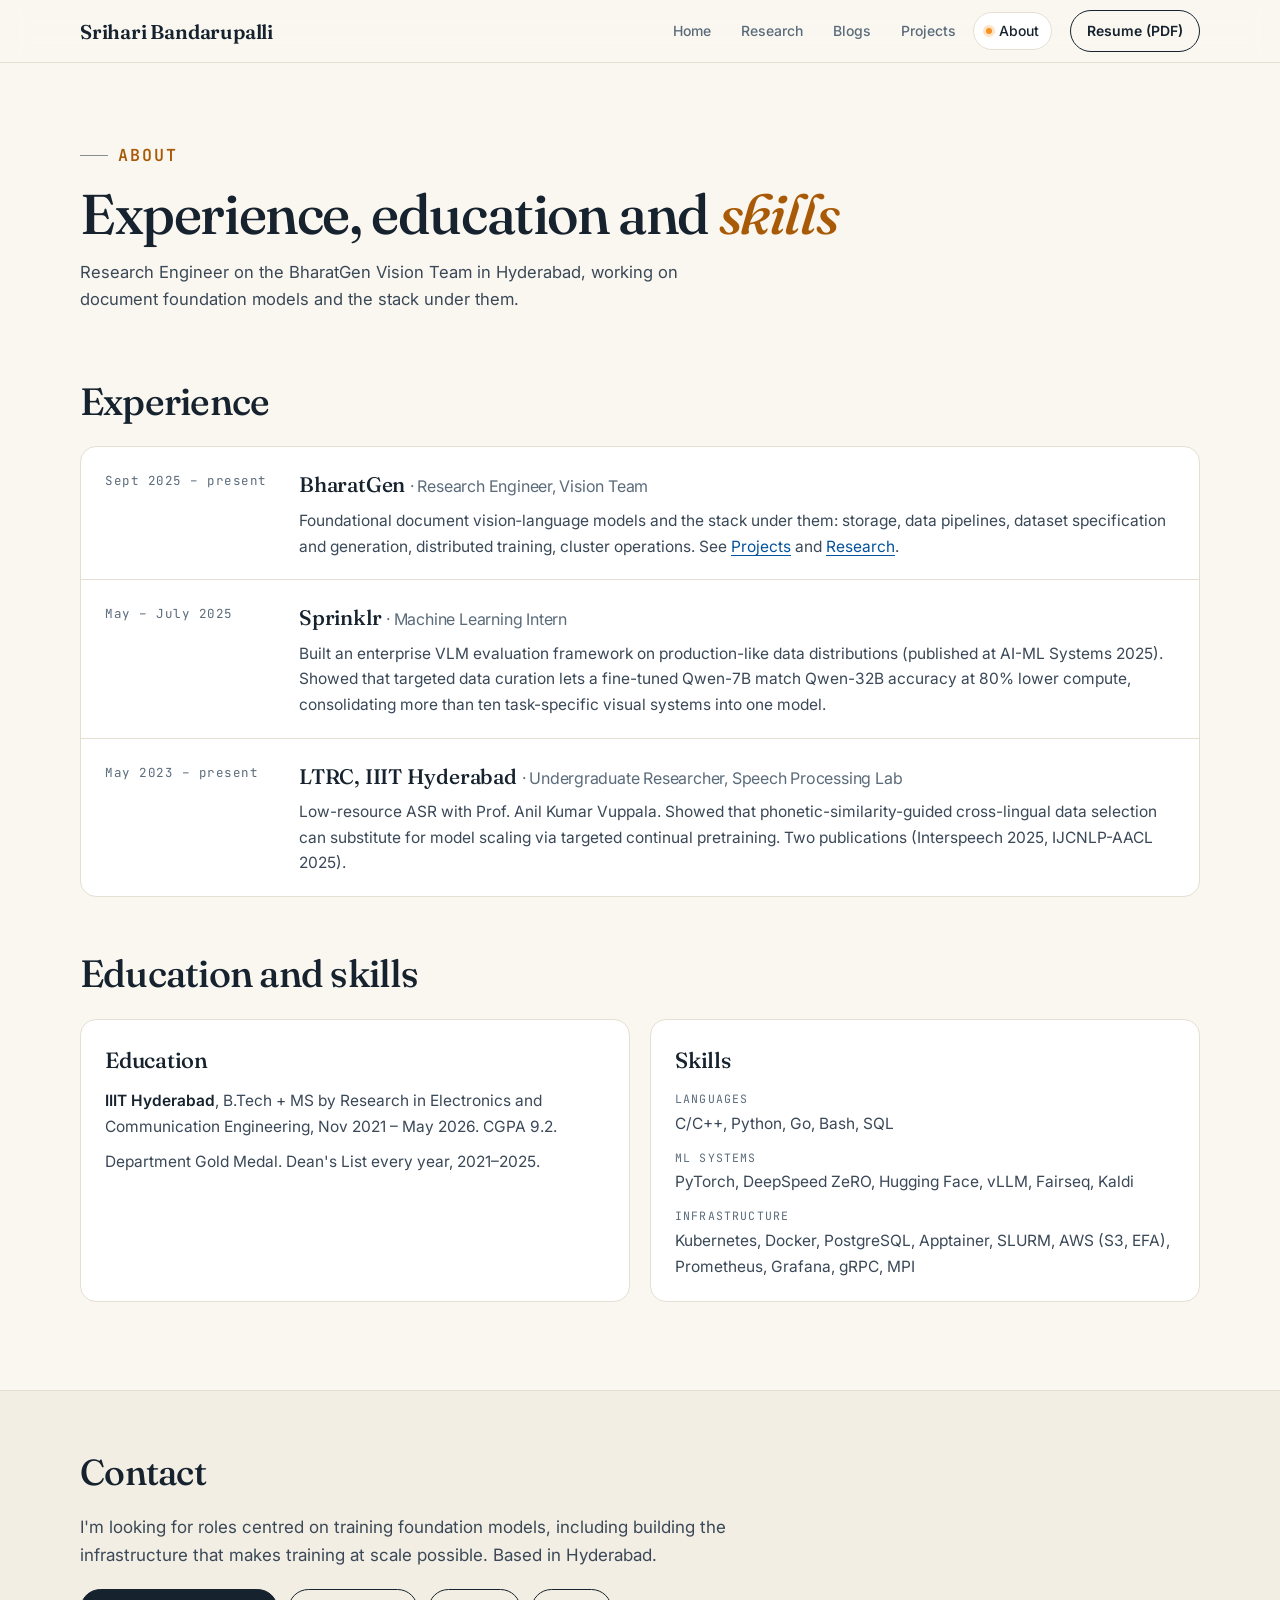
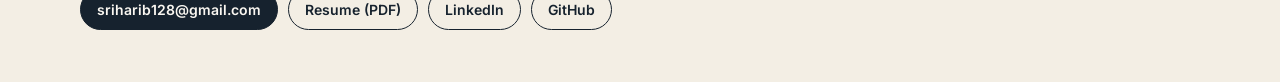
==== about.html @ 478ba253 "Split portfolio into Home, Research, Blogs, Projects and About pages Adopt the Patram write-up theme" ====
<!doctype html>
<html lang="en">
<head>
<meta charset="utf-8">
<meta name="viewport" content="width=device-width, initial-scale=1">
<title>About · Srihari Bandarupalli</title>
<meta name="description" content="Experience, education and skills of Srihari Bandarupalli.">
<link rel="preconnect" href="https://fonts.googleapis.com">
<link rel="preconnect" href="https://fonts.gstatic.com" crossorigin>
<link rel="stylesheet" href="https://fonts.googleapis.com/css2?family=Fraunces:ital,opsz,wght@0,9..144,400..650;1,9..144,400..600&family=Inter:wght@400..700&family=JetBrains+Mono:wght@400..600&display=swap">
<link rel="stylesheet" href="assets/site.css">
</head>
<body id="top">

<a class="skip" href="#main">Skip to content</a>

<header class="top">
  <div class="wrap">
    <a class="brand" href="index.html">Srihari Bandarupalli</a>
    <nav aria-label="Primary">
      <ul>
        <li><a href="index.html">Home</a></li>
        <li><a href="research.html">Research</a></li>
        <li><a href="blogs.html">Blogs</a></li>
        <li><a href="projects.html">Projects</a></li>
        <li><a href="about.html" aria-current="page">About</a></li>
      </ul>
    </nav>
    <a class="btn" href="resume.pdf">Resume (PDF)</a>
  </div>
</header>

<main id="main">
  <div class="page-head">
    <div class="wrap">
      <p class="eyebrow"><b>About</b></p>
      <h1>Experience, education and <em>skills</em></h1>
      <p>Research Engineer on the BharatGen Vision Team in Hyderabad, working on document foundation models and the stack under them.</p>
    </div>
  </div>

  <section class="section" id="experience" aria-labelledby="xp-title">
    <div class="wrap">
      <div class="section-head"><h2 id="xp-title">Experience</h2></div>
      <ul class="xp">
        <li>
          <span class="when">Sept 2025 – present</span>
          <div>
            <h3>BharatGen <span>· Research Engineer, Vision Team</span></h3>
            <p>Foundational document vision&#8209;language models and the stack under them: storage, data pipelines, dataset specification and generation, distributed training, cluster operations. See <a href="projects.html">Projects</a> and <a href="research.html">Research</a>.</p>
          </div>
        </li>
        <li>
          <span class="when">May – July 2025</span>
          <div>
            <h3>Sprinklr <span>· Machine Learning Intern</span></h3>
            <p>Built an enterprise VLM evaluation framework on production-like data distributions (published at AI-ML Systems 2025). Showed that targeted data curation lets a fine-tuned Qwen-7B match Qwen-32B accuracy at 80% lower compute, consolidating more than ten task-specific visual systems into one model.</p>
          </div>
        </li>
        <li>
          <span class="when">May 2023 – present</span>
          <div>
            <h3>LTRC, IIIT Hyderabad <span>· Undergraduate Researcher, Speech Processing Lab</span></h3>
            <p>Low-resource ASR with Prof. Anil Kumar Vuppala. Showed that phonetic-similarity-guided cross-lingual data selection can substitute for model scaling via targeted continual pretraining. Two publications (Interspeech 2025, IJCNLP-AACL 2025).</p>
          </div>
        </li>
      </ul>
    </div>
  </section>

  <section class="section" aria-labelledby="edu-title">
    <div class="wrap">
      <div class="section-head"><h2 id="edu-title">Education and skills</h2></div>
      <div class="cols">
        <div class="block">
          <h3>Education</h3>
          <p><b>IIIT Hyderabad</b>, B.Tech + MS by Research in Electronics and Communication Engineering, Nov 2021 – May 2026. CGPA 9.2.</p>
          <p>Department Gold Medal. Dean's List every year, 2021–2025.</p>
        </div>
        <div class="block">
          <h3>Skills</h3>
          <dl class="skills">
            <dt>Languages</dt><dd>C/C++, Python, Go, Bash, SQL</dd>
            <dt>ML systems</dt><dd>PyTorch, DeepSpeed ZeRO, Hugging Face, vLLM, Fairseq, Kaldi</dd>
            <dt>Infrastructure</dt><dd>Kubernetes, Docker, PostgreSQL, Apptainer, SLURM, AWS (S3, EFA), Prometheus, Grafana, gRPC, MPI</dd>
          </dl>
        </div>
      </div>
    </div>
  </section>
</main>

<footer id="contact" class="contact">
  <div class="wrap">
    <h2>Contact</h2>
    <p>I'm looking for roles centred on training foundation models, including building the infrastructure that makes training at scale possible. Based in Hyderabad.</p>
    <div class="cta">
      <a class="btn btn-primary" href="mailto:sriharib128@gmail.com">sriharib128@gmail.com</a>
      <a class="btn" href="resume.pdf">Resume (PDF)</a>
      <a class="btn" href="https://www.linkedin.com/in/srihari-bandarupalli">LinkedIn</a>
      <a class="btn" href="https://github.com/sriharib128">GitHub</a>
    </div>
  </div>
</footer>

</body>
</html>
---- assets/site.css ----
/* Shared by every page of the portfolio. Palette and fonts follow the Patram-FS and Patram-Ingest write-ups. */
:root {
  --brand-blue: #05539c; --brand-orange: #f59222;
  --bg: #faf7f1; --surface: #ffffff; --surface-2: #f3eee4;
  --ink: #16222e; --ink-2: #3a4857; --muted: #5b6b7a; --line: #e5dfd3; --line-strong: #cfc7b6;
  --blue: #05539c; --orange: #f59222; --orange-ink: #a85a06;
  --good: #0e7c61; --orange-wash: #fdf0de; --blue-wash: #e1ecf7; --good-wash: #e2f1ec;
  --shadow: 22 34 46;
  --display: "Fraunces", "Iowan Old Style", Georgia, serif;
  --body: "Inter", "Segoe UI", system-ui, -apple-system, sans-serif;
  --mono: "JetBrains Mono", ui-monospace, "SFMono-Regular", Menlo, monospace;
  --wrap: 1120px; --text: 720px; --gutter: clamp(18px, 4vw, 40px);
  --radius: 16px; --radius-sm: 10px;
}

*, *::before, *::after { box-sizing: border-box; }
html { -webkit-text-size-adjust: 100%; scroll-padding-top: 84px; }
body { margin: 0; min-width: 320px; background: var(--bg); color: var(--ink); font-family: var(--body); font-size: 17px; line-height: 1.65; -webkit-font-smoothing: antialiased; overflow-x: hidden; }
h1, h2, h3, h4, p, dl, dd, ul, ol, figure { margin: 0; }
ul, ol { padding: 0; }
h1, h2, h3 { font-family: var(--display); font-weight: 500; text-wrap: balance; }
a { color: var(--blue); text-underline-offset: 3px; }
a:hover { color: var(--ink); }
:focus-visible { outline: 2px solid var(--orange); outline-offset: 3px; border-radius: 4px; }
code { font-family: var(--mono); font-size: .88em; }
.wrap { width: min(var(--wrap), 100% - 2 * var(--gutter)); margin-inline: auto; }

.skip { position: absolute; left: -999px; top: 0; z-index: 100; background: var(--ink); color: var(--bg); padding: 10px 14px; border-radius: 8px; }
.skip:focus { left: 12px; top: 12px; }

/* top bar */
.top { position: sticky; top: 0; z-index: 50; background: color-mix(in srgb, var(--bg) 88%, transparent); backdrop-filter: blur(12px) saturate(1.2); border-bottom: 1px solid var(--line); }
.top .wrap { display: flex; align-items: center; gap: 18px; min-height: 62px; }
.brand { font-family: var(--display); font-weight: 600; font-size: 20px; letter-spacing: -.01em; color: var(--ink); text-decoration: none; white-space: nowrap; }
.top nav { margin-left: auto; min-width: 0; }
.top nav ul { display: flex; align-items: center; gap: 4px; list-style: none; }
.top nav a { display: inline-flex; align-items: center; gap: 7px; padding: 6px 12px; border: 1px solid transparent; border-radius: 999px; font-size: 14px; font-weight: 500; color: var(--muted); text-decoration: none; white-space: nowrap; }
.top nav a:hover { color: var(--ink); }
.top nav a[aria-current="page"] { color: var(--ink); background: var(--surface); border-color: var(--line); }
.top nav a[aria-current="page"]::before { content: ""; width: 6px; height: 6px; border-radius: 50%; background: var(--orange); box-shadow: 0 0 0 3px color-mix(in srgb, var(--orange) 25%, transparent); }
.btn { display: inline-flex; align-items: center; gap: 8px; padding: 8px 16px; border: 1px solid var(--ink); border-radius: 999px; background: transparent; color: var(--ink); font-size: 14px; font-weight: 600; text-decoration: none; white-space: nowrap; }
.btn:hover { background: var(--ink); color: var(--bg); }
.btn-primary { background: var(--ink); color: var(--bg); }
.btn-primary:hover { background: var(--blue); border-color: var(--blue); color: #fff; }
@media (max-width: 800px) {
  .top .wrap { flex-wrap: wrap; row-gap: 4px; padding: 8px 0; }
  .top nav { order: 3; flex: 0 0 100%; margin-left: 0; overflow-x: auto; scrollbar-width: none; }
  .top nav a { padding: 6px 10px; }
  .top .btn { margin-left: auto; }
}

/* headings and eyebrows */
.eyebrow { display: inline-flex; align-items: center; gap: 10px; font-family: var(--mono); font-size: 12.5px; font-weight: 500; letter-spacing: .12em; text-transform: uppercase; color: var(--muted); }
.eyebrow::before { content: ""; width: 28px; height: 1px; background: currentColor; opacity: .6; }
.eyebrow b { color: var(--orange-ink); font-weight: 600; }
h1 em, h2 em { color: var(--orange-ink); }

/* hero (home) */
.hero { padding: clamp(40px, 8vh, 96px) 0 clamp(36px, 6vh, 72px); }
.hero-grid { display: grid; grid-template-columns: minmax(0, 1.25fr) minmax(0, .75fr); gap: clamp(28px, 4vw, 64px); align-items: center; }
.hero h1 { margin-top: 18px; font-size: clamp(38px, 5.2vw, 70px); line-height: 1.03; letter-spacing: -.03em; }
.lede { margin-top: 22px; max-width: 38em; font-size: clamp(16px, 1.3vw, 18px); line-height: 1.6; color: var(--ink-2); }
.lede strong { color: var(--ink); font-weight: 600; }
.cta { display: flex; flex-wrap: wrap; gap: 10px; margin-top: 28px; }
.facts { padding: 22px 24px; background: var(--surface); border: 1px solid var(--line); border-radius: var(--radius); box-shadow: 0 30px 80px -40px rgb(var(--shadow) / .45); }
.facts > div + div { margin-top: 16px; padding-top: 16px; border-top: 1px solid var(--line); }
.facts dt { font-family: var(--mono); font-size: 11.5px; letter-spacing: .1em; text-transform: uppercase; color: var(--muted); }
.facts dd { margin-top: 4px; font-size: 15.5px; line-height: 1.45; }
.facts small { display: block; margin-top: 2px; font-size: 13.5px; color: var(--muted); }
@media (max-width: 880px) { .hero-grid { grid-template-columns: 1fr; } }

/* page head (inner pages) */
.page-head { padding: clamp(40px, 7vh, 80px) 0 12px; }
.page-head h1 { margin-top: 16px; max-width: 18em; font-size: clamp(34px, 4.4vw, 56px); line-height: 1.05; letter-spacing: -.025em; }
.page-head p { margin-top: 16px; max-width: 40em; color: var(--ink-2); font-size: clamp(16px, 1.3vw, 18px); line-height: 1.6; }

/* sections */
.section { padding: clamp(32px, 5vw, 56px) 0 0; }
.section-head h2 { font-size: clamp(26px, 3vw, 38px); line-height: 1.1; letter-spacing: -.02em; }
.section-head p { margin-top: 10px; max-width: 42em; color: var(--muted); }
.section-head + * { margin-top: 24px; }

/* highlights (home) */
.highlights { list-style: none; background: var(--surface); border: 1px solid var(--line); border-radius: var(--radius); overflow: hidden; }
.highlights li { display: grid; grid-template-columns: 170px minmax(0, 1fr); gap: 8px 24px; padding: 16px 24px; }
.highlights li + li { border-top: 1px solid var(--line); }
.highlights .label { font-family: var(--mono); font-size: 12.5px; letter-spacing: .06em; text-transform: uppercase; color: var(--orange-ink); padding-top: 3px; }
@media (max-width: 640px) { .highlights li { grid-template-columns: 1fr; padding: 14px 18px; } }

/* section cards (home) */
.tiles { display: grid; grid-template-columns: repeat(auto-fit, minmax(240px, 1fr)); gap: 16px; }
.tile { display: block; padding: 22px 24px; background: var(--surface); border: 1px solid var(--line); border-radius: var(--radius); color: var(--ink); text-decoration: none; transition: border-color .2s, transform .2s; }
.tile:hover { border-color: var(--ink); color: var(--ink); transform: translateY(-2px); }
.tile h3 { font-size: 22px; letter-spacing: -.01em; }
.tile p { margin-top: 8px; font-size: 15px; line-height: 1.55; color: var(--muted); }
.tile .go { display: inline-block; margin-top: 12px; font-size: 14px; font-weight: 600; color: var(--blue); }

/* chips and tags */
.tag { display: inline-flex; align-items: center; padding: 4px 11px; border: 1px solid var(--line); border-radius: 999px; background: var(--surface-2); font-family: var(--mono); font-size: 11.5px; letter-spacing: .06em; text-transform: uppercase; color: var(--muted); white-space: nowrap; }
.tag.private { background: var(--orange-wash); border-color: #f0d3a8; color: var(--orange-ink); }
.badge { display: inline-block; margin-left: 8px; padding: 1px 9px; border-radius: 999px; background: var(--blue-wash); color: var(--blue); font-family: var(--mono); font-size: 11px; letter-spacing: .05em; text-transform: uppercase; vertical-align: 2px; white-space: nowrap; }

/* work cards */
.work-grid { display: grid; gap: 20px; }
.work { padding: clamp(20px, 3vw, 32px); background: var(--surface); border: 1px solid var(--line); border-radius: var(--radius); }
.work > header { display: flex; flex-wrap: wrap; align-items: center; justify-content: space-between; gap: 8px 16px; }
.work h3 { font-size: clamp(24px, 2.4vw, 30px); letter-spacing: -.015em; }
.work dl { margin-top: 18px; }
.work dl > div { display: grid; grid-template-columns: 110px minmax(0, 1fr); gap: 4px 24px; padding: 14px 0; border-top: 1px solid var(--line); }
.work dt { padding-top: 3px; font-family: var(--mono); font-size: 11.5px; letter-spacing: .1em; text-transform: uppercase; color: var(--muted); }
.work dd { color: var(--ink-2); }
.work dd code { background: var(--surface-2); padding: 1px 5px; border-radius: 4px; }
ul.measured { list-style: none; }
ul.measured li { position: relative; padding-left: 18px; }
ul.measured li + li { margin-top: 8px; }
ul.measured li::before { content: ""; position: absolute; left: 0; top: .7em; width: 6px; height: 6px; border-radius: 50%; background: var(--orange); }
.links { margin-top: 6px; padding-top: 14px; border-top: 1px solid var(--line); font-size: 15px; }
.links .note { color: var(--muted); }
@media (max-width: 640px) { .work dl > div { grid-template-columns: 1fr; } }

/* stack */
.strata { list-style: none; position: relative; display: grid; gap: 12px; padding-left: 22px; }
.strata::before { content: ""; position: absolute; left: 0; top: 6px; bottom: 6px; width: 4px; border-radius: 3px; background: linear-gradient(var(--brand-blue), var(--brand-orange)); }
.stratum { display: grid; grid-template-columns: 110px minmax(0, 1fr) minmax(0, 230px); gap: 8px 24px; align-items: start; padding: 18px 22px; background: var(--surface); border: 1px solid var(--line); border-radius: var(--radius-sm); }
.stratum .layer { padding-top: 5px; font-family: var(--mono); font-size: 11.5px; letter-spacing: .1em; text-transform: uppercase; color: var(--orange-ink); font-weight: 600; }
.stratum h3 { font-size: 20px; letter-spacing: -.01em; }
.stratum p { margin-top: 4px; font-size: 15px; line-height: 1.55; color: var(--ink-2); }
.metric b { display: block; font-family: var(--display); font-weight: 600; font-size: 22px; line-height: 1.15; letter-spacing: -.01em; }
.metric span { display: block; margin-top: 3px; font-size: 13px; line-height: 1.4; color: var(--muted); }
@media (max-width: 860px) { .stratum { grid-template-columns: 1fr; } .stratum .layer { padding-top: 0; } }

/* also built */
.also { list-style: none; display: grid; gap: 12px; }
.also li { padding: 20px 24px; background: var(--surface); border: 1px solid var(--line); border-radius: var(--radius-sm); }
.also h3 { font-size: 20px; letter-spacing: -.01em; }
.also h3 small { margin-left: 10px; font-family: var(--mono); font-weight: 400; font-size: 12px; letter-spacing: .04em; color: var(--muted); }
.also p { margin-top: 6px; font-size: 15.5px; color: var(--ink-2); max-width: 62em; }

/* blog entries */
.posts { display: grid; gap: 16px; }
.post { padding: clamp(20px, 3vw, 30px); background: var(--surface); border: 1px solid var(--line); border-radius: var(--radius); }
.post .meta { display: flex; flex-wrap: wrap; align-items: center; gap: 8px 10px; }
.post h2 { margin-top: 14px; font-size: clamp(24px, 2.6vw, 32px); line-height: 1.12; letter-spacing: -.015em; }
.post p { margin-top: 10px; max-width: 46em; color: var(--ink-2); }
.post .read { display: inline-block; margin-top: 14px; font-weight: 600; font-size: 15px; }
.post .soon { margin-top: 14px; font-size: 14px; color: var(--muted); }

/* publications */
.pubs { list-style: none; background: var(--surface); border: 1px solid var(--line); border-radius: var(--radius); overflow: hidden; }
.pubs li { display: grid; grid-template-columns: 170px minmax(0, 1fr); gap: 6px 24px; padding: 16px 24px; }
.pubs li + li { border-top: 1px solid var(--line); }
.pubs .venue { font-family: var(--mono); font-size: 12.5px; letter-spacing: .06em; text-transform: uppercase; color: var(--orange-ink); padding-top: 3px; }
.pubs .title { font-weight: 500; }
.pubs .meta { margin-top: 2px; font-size: 14px; color: var(--muted); }
@media (max-width: 640px) { .pubs li { grid-template-columns: 1fr; padding: 14px 18px; } }

/* experience and about */
.xp { list-style: none; background: var(--surface); border: 1px solid var(--line); border-radius: var(--radius); overflow: hidden; }
.xp li { display: grid; grid-template-columns: 170px minmax(0, 1fr); gap: 6px 24px; padding: 20px 24px; }
.xp li + li { border-top: 1px solid var(--line); }
.xp .when { font-family: var(--mono); font-size: 12.5px; letter-spacing: .04em; color: var(--muted); padding-top: 4px; }
.xp h3 { font-size: 21px; letter-spacing: -.01em; }
.xp h3 span { font-family: var(--body); font-weight: 400; font-size: 16px; color: var(--muted); }
.xp p { margin-top: 6px; font-size: 15.5px; color: var(--ink-2); }
.cols { display: grid; grid-template-columns: repeat(auto-fit, minmax(300px, 1fr)); gap: 20px; }
.block { padding: 22px 24px; background: var(--surface); border: 1px solid var(--line); border-radius: var(--radius); }
.block h3 { font-size: 22px; letter-spacing: -.01em; }
.block p, .block li { margin-top: 10px; font-size: 15.5px; color: var(--ink-2); }
.block ul { list-style: none; }
.block p b, .block li b { color: var(--ink); font-weight: 600; }
.skills { margin-top: 10px; }
.skills dt { margin-top: 12px; font-family: var(--mono); font-size: 11.5px; letter-spacing: .1em; text-transform: uppercase; color: var(--muted); }
.skills dd { margin-top: 2px; font-size: 15.5px; color: var(--ink-2); }
@media (max-width: 640px) { .xp li { grid-template-columns: 1fr; padding: 16px 18px; } }

/* contact footer */
.contact { margin-top: clamp(48px, 7vw, 88px); padding: clamp(32px, 5vw, 52px) 0; background: var(--surface-2); border-top: 1px solid var(--line); }
.contact h2 { font-size: clamp(26px, 3vw, 36px); letter-spacing: -.02em; }
.contact p { margin-top: 10px; max-width: 40em; color: var(--ink-2); }
.contact .cta { margin-top: 20px; }

@media (prefers-reduced-motion: reduce) { * { transition: none !important; } .tile:hover { transform: none; } }
@media print {
  .top, .skip { display: none; }
  body { background: #fff; font-size: 12pt; }
  .work, .post, .stratum, .block, .xp, .pubs, .highlights, .facts, .also li { box-shadow: none; break-inside: avoid; }
  a { color: var(--ink); }
}
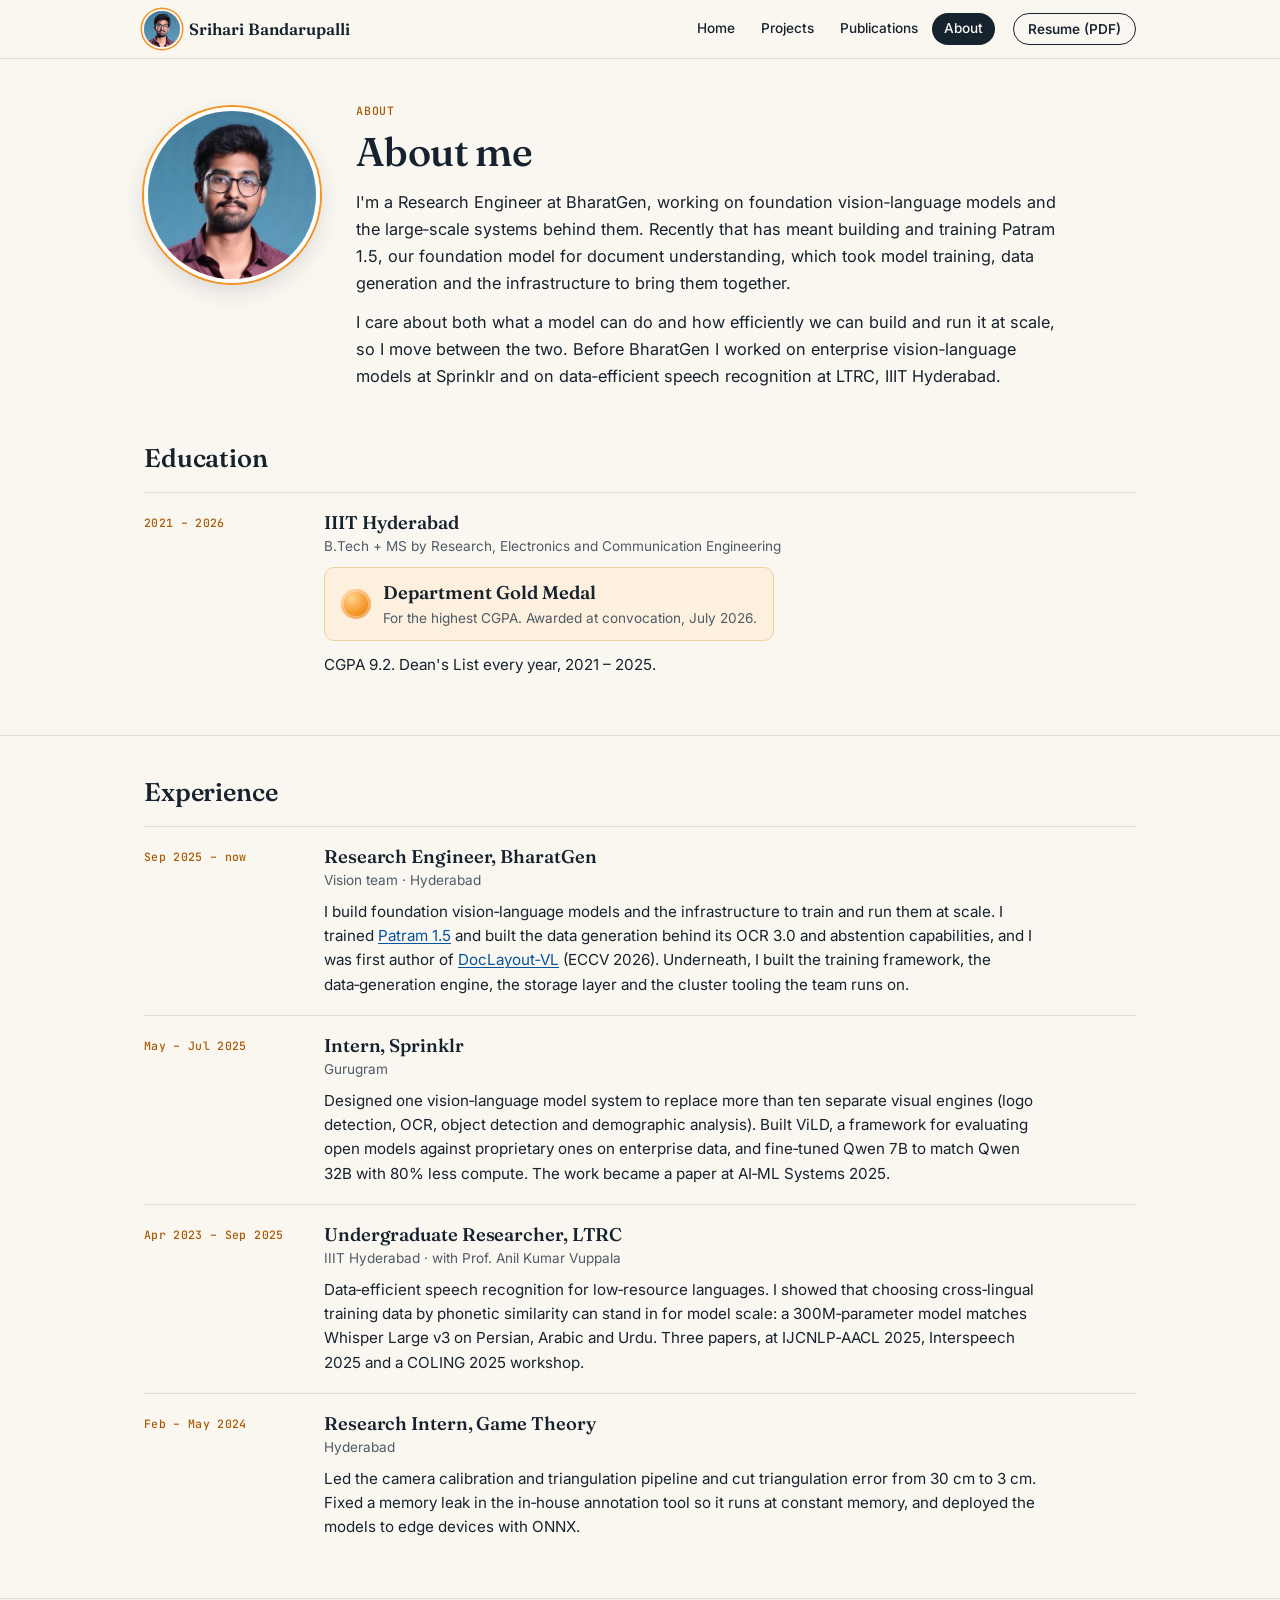
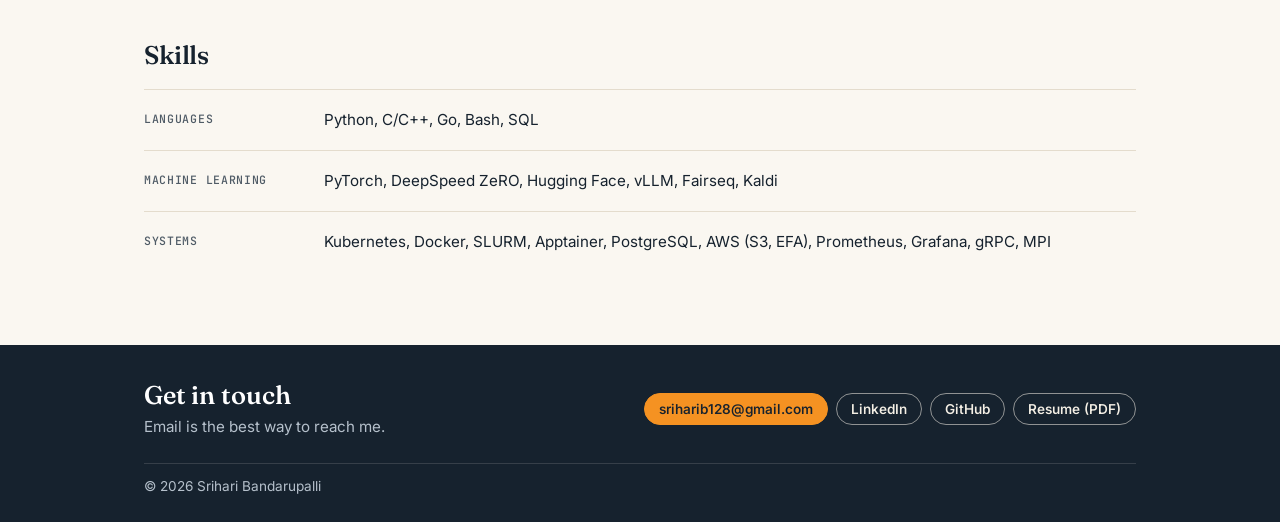
==== commit fe7a634b: "Rebuild portfolio for Patram 1.5 launch New Home (intro, Patram 1.5 banner, News timeline), Projects" ====
--- a/about.html
+++ b/about.html
@@ -4,25 +4,28 @@
 <meta charset="utf-8">
 <meta name="viewport" content="width=device-width, initial-scale=1">
 <title>About · Srihari Bandarupalli</title>
-<meta name="description" content="Experience, education and skills of Srihari Bandarupalli.">
+<meta name="description" content="Experience, education and skills of Srihari Bandarupalli, Research Engineer at BharatGen.">
+<meta property="og:title" content="About · Srihari Bandarupalli">
+<meta property="og:description" content="Experience, education and skills of Srihari Bandarupalli, Research Engineer at BharatGen.">
+<meta property="og:type" content="website">
+<link rel="icon" href="data:image/svg+xml,%3Csvg xmlns='http://www.w3.org/2000/svg' viewBox='0 0 64 64'%3E%3Crect width='64' height='64' rx='14' fill='%2316222e'/%3E%3Ctext x='32' y='42' font-family='Georgia,serif' font-size='28' font-weight='600' fill='%23faf7f1' text-anchor='middle'%3ESB%3C/text%3E%3C/svg%3E">
 <link rel="preconnect" href="https://fonts.googleapis.com">
 <link rel="preconnect" href="https://fonts.gstatic.com" crossorigin>
 <link rel="stylesheet" href="https://fonts.googleapis.com/css2?family=Fraunces:ital,opsz,wght@0,9..144,400..650;1,9..144,400..600&family=Inter:wght@400..700&family=JetBrains+Mono:wght@400..600&display=swap">
-<link rel="stylesheet" href="assets/site.css">
+<link rel="stylesheet" href="assets/site.css?v=6cde33ee">
 </head>
-<body id="top">
+<body>
 
 <a class="skip" href="#main">Skip to content</a>
 
 <header class="top">
   <div class="wrap">
-    <a class="brand" href="index.html">Srihari Bandarupalli</a>
+    <a class="brand" href="index.html"><img class="brand-photo" src="assets/profile.jpg" width="40" height="40" alt="">Srihari Bandarupalli</a>
     <nav aria-label="Primary">
       <ul>
         <li><a href="index.html">Home</a></li>
-        <li><a href="research.html">Research</a></li>
-        <li><a href="blogs.html">Blogs</a></li>
         <li><a href="projects.html">Projects</a></li>
+        <li><a href="publications.html">Publications</a></li>
         <li><a href="about.html" aria-current="page">About</a></li>
       </ul>
     </nav>
@@ -31,75 +34,104 @@
 </header>
 
 <main id="main">
-  <div class="page-head">
+
+  <header class="page-head about-head">
     <div class="wrap">
-      <p class="eyebrow"><b>About</b></p>
-      <h1>Experience, education and <em>skills</em></h1>
-      <p>Research Engineer on the BharatGen Vision Team in Hyderabad, working on document foundation models and the stack under them.</p>
+      <img class="portrait" src="assets/profile.jpg" width="480" height="480" alt="Portrait of Srihari Bandarupalli">
+      <div>
+      <p class="eyebrow">About</p>
+      <h1>About me</h1>
+      <p class="lede">I'm a Research Engineer at BharatGen, working on foundation vision&#8209;language models and the large&#8209;scale systems behind them. Recently that has meant building and training Patram 1.5, our foundation model for document understanding, which took model training, data generation and the infrastructure to bring them together.</p>
+      <p class="lede">I care about both what a model can do and how efficiently we can build and run it at scale, so I move between the two. Before BharatGen I worked on enterprise vision&#8209;language models at Sprinklr and on data&#8209;efficient speech recognition at LTRC, IIIT Hyderabad.</p>
+      </div>
     </div>
-  </div>
+  </header>
 
-  <section class="section" id="experience" aria-labelledby="xp-title">
+  <section class="section" aria-labelledby="edu-title">
     <div class="wrap">
-      <div class="section-head"><h2 id="xp-title">Experience</h2></div>
-      <ul class="xp">
+      <div class="group-head"><h2 id="edu-title">Education</h2></div>
+      <ol class="rows">
         <li>
-          <span class="when">Sept 2025 – present</span>
+          <p class="when">2021 – 2026</p>
           <div>
-            <h3>BharatGen <span>· Research Engineer, Vision Team</span></h3>
-            <p>Foundational document vision&#8209;language models and the stack under them: storage, data pipelines, dataset specification and generation, distributed training, cluster operations. See <a href="projects.html">Projects</a> and <a href="research.html">Research</a>.</p>
+            <h3>IIIT Hyderabad</h3>
+            <p class="where">B.Tech + MS by Research, Electronics and Communication Engineering</p>
+            <p class="honour"><span class="medal" aria-hidden="true"></span><span><b>Department Gold Medal</b>For the highest CGPA. Awarded at convocation, July 2026.</span></p>
+            <p>CGPA 9.2. Dean's List every year, 2021 – 2025.</p>
+          </div>
+        </li>
+      </ol>
+    </div>
+  </section>
+
+  <section class="section" aria-labelledby="xp-title">
+    <div class="wrap">
+      <div class="group-head"><h2 id="xp-title">Experience</h2></div>
+      <ol class="rows">
+        <li>
+          <p class="when">Sep 2025 – now</p>
+          <div>
+            <h3>Research Engineer, BharatGen</h3>
+            <p class="where">Vision team · Hyderabad</p>
+            <p>I build foundation vision&#8209;language models and the infrastructure to train and run them at scale. I trained <a href="projects.html#patram-1-5">Patram 1.5</a> and built the data generation behind its OCR 3.0 and abstention capabilities, and I was first author of <a href="projects.html#doclayout-vl">DocLayout&#8209;VL</a> (ECCV 2026). Underneath, I built the training framework, the data&#8209;generation engine, the storage layer and the cluster tooling the team runs on.</p>
           </div>
         </li>
         <li>
-          <span class="when">May – July 2025</span>
+          <p class="when">May – Jul 2025</p>
           <div>
-            <h3>Sprinklr <span>· Machine Learning Intern</span></h3>
-            <p>Built an enterprise VLM evaluation framework on production-like data distributions (published at AI-ML Systems 2025). Showed that targeted data curation lets a fine-tuned Qwen-7B match Qwen-32B accuracy at 80% lower compute, consolidating more than ten task-specific visual systems into one model.</p>
+            <h3>Intern, Sprinklr</h3>
+            <p class="where">Gurugram</p>
+            <p>Designed one vision&#8209;language model system to replace more than ten separate visual engines (logo detection, OCR, object detection and demographic analysis). Built ViLD, a framework for evaluating open models against proprietary ones on enterprise data, and fine&#8209;tuned Qwen 7B to match Qwen 32B with 80% less compute. The work became a paper at AI&#8209;ML Systems 2025.</p>
           </div>
         </li>
         <li>
-          <span class="when">May 2023 – present</span>
+          <p class="when">Apr 2023 – Sep 2025</p>
           <div>
-            <h3>LTRC, IIIT Hyderabad <span>· Undergraduate Researcher, Speech Processing Lab</span></h3>
-            <p>Low-resource ASR with Prof. Anil Kumar Vuppala. Showed that phonetic-similarity-guided cross-lingual data selection can substitute for model scaling via targeted continual pretraining. Two publications (Interspeech 2025, IJCNLP-AACL 2025).</p>
+            <h3>Undergraduate Researcher, LTRC</h3>
+            <p class="where">IIIT Hyderabad · with Prof. Anil Kumar Vuppala</p>
+            <p>Data&#8209;efficient speech recognition for low&#8209;resource languages. I showed that choosing cross&#8209;lingual training data by phonetic similarity can stand in for model scale: a 300M&#8209;parameter model matches Whisper Large v3 on Persian, Arabic and Urdu. Three papers, at IJCNLP&#8209;AACL 2025, Interspeech 2025 and a COLING 2025 workshop.</p>
           </div>
         </li>
-      </ul>
+        <li>
+          <p class="when">Feb – May 2024</p>
+          <div>
+            <h3>Research Intern, Game Theory</h3>
+            <p class="where">Hyderabad</p>
+            <p>Led the camera calibration and triangulation pipeline and cut triangulation error from 30 cm to 3 cm. Fixed a memory leak in the in&#8209;house annotation tool so it runs at constant memory, and deployed the models to edge devices with ONNX.</p>
+          </div>
+        </li>
+      </ol>
     </div>
   </section>
 
-  <section class="section" aria-labelledby="edu-title">
+  <section class="section" aria-labelledby="skills-title">
     <div class="wrap">
-      <div class="section-head"><h2 id="edu-title">Education and skills</h2></div>
-      <div class="cols">
-        <div class="block">
-          <h3>Education</h3>
-          <p><b>IIIT Hyderabad</b>, B.Tech + MS by Research in Electronics and Communication Engineering, Nov 2021 – May 2026. CGPA 9.2.</p>
-          <p>Department Gold Medal. Dean's List every year, 2021–2025.</p>
-        </div>
-        <div class="block">
-          <h3>Skills</h3>
-          <dl class="skills">
-            <dt>Languages</dt><dd>C/C++, Python, Go, Bash, SQL</dd>
-            <dt>ML systems</dt><dd>PyTorch, DeepSpeed ZeRO, Hugging Face, vLLM, Fairseq, Kaldi</dd>
-            <dt>Infrastructure</dt><dd>Kubernetes, Docker, PostgreSQL, Apptainer, SLURM, AWS (S3, EFA), Prometheus, Grafana, gRPC, MPI</dd>
-          </dl>
-        </div>
+      <div class="group-head"><h2 id="skills-title">Skills</h2></div>
+      <dl class="rows">
+        <div><dt class="when">Languages</dt><dd>Python, C/C++, Go, Bash, SQL</dd></div>
+        <div><dt class="when">Machine learning</dt><dd>PyTorch, DeepSpeed ZeRO, Hugging Face, vLLM, Fairseq, Kaldi</dd></div>
+        <div><dt class="when">Systems</dt><dd>Kubernetes, Docker, SLURM, Apptainer, PostgreSQL, AWS (S3, EFA), Prometheus, Grafana, gRPC, MPI</dd></div>
+      </dl>
+    </div>
+  </section>
+
+</main>
+
+<footer class="contact" aria-labelledby="contact-title">
+  <div class="wrap">
+    <div class="contact-grid">
+      <div>
+        <h2 id="contact-title">Get in touch</h2>
+        <p>Email is the best way to reach me.</p>
+      </div>
+      <div class="actions">
+        <a class="btn primary" href="mailto:sriharib128@gmail.com">sriharib128@gmail.com</a>
+        <a class="btn" href="https://www.linkedin.com/in/srihari-bandarupalli">LinkedIn</a>
+        <a class="btn" href="https://github.com/sriharib128">GitHub</a>
+        <a class="btn" href="resume.pdf">Resume (PDF)</a>
       </div>
     </div>
-  </section>
-</main>
-
-<footer id="contact" class="contact">
-  <div class="wrap">
-    <h2>Contact</h2>
-    <p>I'm looking for roles centred on training foundation models, including building the infrastructure that makes training at scale possible. Based in Hyderabad.</p>
-    <div class="cta">
-      <a class="btn btn-primary" href="mailto:sriharib128@gmail.com">sriharib128@gmail.com</a>
-      <a class="btn" href="resume.pdf">Resume (PDF)</a>
-      <a class="btn" href="https://www.linkedin.com/in/srihari-bandarupalli">LinkedIn</a>
-      <a class="btn" href="https://github.com/sriharib128">GitHub</a>
-    </div>
+    <p class="fine">© 2026 Srihari Bandarupalli</p>
   </div>
 </footer>
 
--- a/assets/site.css
+++ b/assets/site.css
@@ -1,188 +1,378 @@
-/* Shared by every page of the portfolio. Palette and fonts follow the Patram-FS and Patram-Ingest write-ups. */
+/* Srihari Bandarupalli · portfolio
+   Palette and type shared with the technical write-ups.
+
+   Type scale, used everywhere (never set a font size outside these tokens):
+     --t-h1     page titles and the name on Home
+     --t-h2     section headings (News, Models, Experience ...): always the largest thing in a section
+     --t-h3     item titles inside a section (a project, a role, a paper)
+     --t-lede   intro paragraphs at the top of a page
+     --t-body   running text
+     --t-small  secondary text: places, stacks, notes
+     --t-meta   mono labels: dates, venues, kinds */
+
 :root {
-  --brand-blue: #05539c; --brand-orange: #f59222;
-  --bg: #faf7f1; --surface: #ffffff; --surface-2: #f3eee4;
-  --ink: #16222e; --ink-2: #3a4857; --muted: #5b6b7a; --line: #e5dfd3; --line-strong: #cfc7b6;
-  --blue: #05539c; --orange: #f59222; --orange-ink: #a85a06;
-  --good: #0e7c61; --orange-wash: #fdf0de; --blue-wash: #e1ecf7; --good-wash: #e2f1ec;
-  --shadow: 22 34 46;
-  --display: "Fraunces", "Iowan Old Style", Georgia, serif;
-  --body: "Inter", "Segoe UI", system-ui, -apple-system, sans-serif;
+  --paper: #faf7f1;
+  --card: #fffdf9;
+  --ink: #16222e;
+  --muted: #4f5b66;
+  --line: #e4dccd;
+  --blue: #05539c;
+  --orange: #f59222;
+  --orange-ink: #a85a06;
+  --night: #16222e;
+  --night-2: #1d2c3b;
+  --night-ink: #f4efe5;
+  --night-muted: #b5c0cb;
+
+  --serif: "Fraunces", Georgia, "Times New Roman", serif;
+  --sans: "Inter", system-ui, -apple-system, "Segoe UI", sans-serif;
   --mono: "JetBrains Mono", ui-monospace, "SFMono-Regular", Menlo, monospace;
-  --wrap: 1120px; --text: 720px; --gutter: clamp(18px, 4vw, 40px);
-  --radius: 16px; --radius-sm: 10px;
+
+  --t-h1: clamp(2rem, 4vw, 2.5rem);
+  --t-h2: 1.6rem;
+  --t-h3: 1.15rem;
+  --t-lede: 1.02rem;
+  --t-body: 0.95rem;
+  --t-small: 0.85rem;
+  --t-meta: 0.72rem;
+
+  --label: 9.5rem;   /* left label column for dated and labelled rows */
+  --wrap: 1040px;
+  --r: 12px;
 }
 
 *, *::before, *::after { box-sizing: border-box; }
-html { -webkit-text-size-adjust: 100%; scroll-padding-top: 84px; }
-body { margin: 0; min-width: 320px; background: var(--bg); color: var(--ink); font-family: var(--body); font-size: 17px; line-height: 1.65; -webkit-font-smoothing: antialiased; overflow-x: hidden; }
-h1, h2, h3, h4, p, dl, dd, ul, ol, figure { margin: 0; }
-ul, ol { padding: 0; }
-h1, h2, h3 { font-family: var(--display); font-weight: 500; text-wrap: balance; }
-a { color: var(--blue); text-underline-offset: 3px; }
-a:hover { color: var(--ink); }
-:focus-visible { outline: 2px solid var(--orange); outline-offset: 3px; border-radius: 4px; }
-code { font-family: var(--mono); font-size: .88em; }
-.wrap { width: min(var(--wrap), 100% - 2 * var(--gutter)); margin-inline: auto; }
-
-.skip { position: absolute; left: -999px; top: 0; z-index: 100; background: var(--ink); color: var(--bg); padding: 10px 14px; border-radius: 8px; }
-.skip:focus { left: 12px; top: 12px; }
-
-/* top bar */
-.top { position: sticky; top: 0; z-index: 50; background: color-mix(in srgb, var(--bg) 88%, transparent); backdrop-filter: blur(12px) saturate(1.2); border-bottom: 1px solid var(--line); }
-.top .wrap { display: flex; align-items: center; gap: 18px; min-height: 62px; }
-.brand { font-family: var(--display); font-weight: 600; font-size: 20px; letter-spacing: -.01em; color: var(--ink); text-decoration: none; white-space: nowrap; }
-.top nav { margin-left: auto; min-width: 0; }
-.top nav ul { display: flex; align-items: center; gap: 4px; list-style: none; }
-.top nav a { display: inline-flex; align-items: center; gap: 7px; padding: 6px 12px; border: 1px solid transparent; border-radius: 999px; font-size: 14px; font-weight: 500; color: var(--muted); text-decoration: none; white-space: nowrap; }
-.top nav a:hover { color: var(--ink); }
-.top nav a[aria-current="page"] { color: var(--ink); background: var(--surface); border-color: var(--line); }
-.top nav a[aria-current="page"]::before { content: ""; width: 6px; height: 6px; border-radius: 50%; background: var(--orange); box-shadow: 0 0 0 3px color-mix(in srgb, var(--orange) 25%, transparent); }
-.btn { display: inline-flex; align-items: center; gap: 8px; padding: 8px 16px; border: 1px solid var(--ink); border-radius: 999px; background: transparent; color: var(--ink); font-size: 14px; font-weight: 600; text-decoration: none; white-space: nowrap; }
-.btn:hover { background: var(--ink); color: var(--bg); }
-.btn-primary { background: var(--ink); color: var(--bg); }
-.btn-primary:hover { background: var(--blue); border-color: var(--blue); color: #fff; }
-@media (max-width: 800px) {
-  .top .wrap { flex-wrap: wrap; row-gap: 4px; padding: 8px 0; }
-  .top nav { order: 3; flex: 0 0 100%; margin-left: 0; overflow-x: auto; scrollbar-width: none; }
-  .top nav a { padding: 6px 10px; }
-  .top .btn { margin-left: auto; }
-}
-
-/* headings and eyebrows */
-.eyebrow { display: inline-flex; align-items: center; gap: 10px; font-family: var(--mono); font-size: 12.5px; font-weight: 500; letter-spacing: .12em; text-transform: uppercase; color: var(--muted); }
-.eyebrow::before { content: ""; width: 28px; height: 1px; background: currentColor; opacity: .6; }
-.eyebrow b { color: var(--orange-ink); font-weight: 600; }
-h1 em, h2 em { color: var(--orange-ink); }
-
-/* hero (home) */
-.hero { padding: clamp(40px, 8vh, 96px) 0 clamp(36px, 6vh, 72px); }
-.hero-grid { display: grid; grid-template-columns: minmax(0, 1.25fr) minmax(0, .75fr); gap: clamp(28px, 4vw, 64px); align-items: center; }
-.hero h1 { margin-top: 18px; font-size: clamp(38px, 5.2vw, 70px); line-height: 1.03; letter-spacing: -.03em; }
-.lede { margin-top: 22px; max-width: 38em; font-size: clamp(16px, 1.3vw, 18px); line-height: 1.6; color: var(--ink-2); }
-.lede strong { color: var(--ink); font-weight: 600; }
-.cta { display: flex; flex-wrap: wrap; gap: 10px; margin-top: 28px; }
-.facts { padding: 22px 24px; background: var(--surface); border: 1px solid var(--line); border-radius: var(--radius); box-shadow: 0 30px 80px -40px rgb(var(--shadow) / .45); }
-.facts > div + div { margin-top: 16px; padding-top: 16px; border-top: 1px solid var(--line); }
-.facts dt { font-family: var(--mono); font-size: 11.5px; letter-spacing: .1em; text-transform: uppercase; color: var(--muted); }
-.facts dd { margin-top: 4px; font-size: 15.5px; line-height: 1.45; }
-.facts small { display: block; margin-top: 2px; font-size: 13.5px; color: var(--muted); }
-@media (max-width: 880px) { .hero-grid { grid-template-columns: 1fr; } }
-
-/* page head (inner pages) */
-.page-head { padding: clamp(40px, 7vh, 80px) 0 12px; }
-.page-head h1 { margin-top: 16px; max-width: 18em; font-size: clamp(34px, 4.4vw, 56px); line-height: 1.05; letter-spacing: -.025em; }
-.page-head p { margin-top: 16px; max-width: 40em; color: var(--ink-2); font-size: clamp(16px, 1.3vw, 18px); line-height: 1.6; }
-
-/* sections */
-.section { padding: clamp(32px, 5vw, 56px) 0 0; }
-.section-head h2 { font-size: clamp(26px, 3vw, 38px); line-height: 1.1; letter-spacing: -.02em; }
-.section-head p { margin-top: 10px; max-width: 42em; color: var(--muted); }
-.section-head + * { margin-top: 24px; }
-
-/* highlights (home) */
-.highlights { list-style: none; background: var(--surface); border: 1px solid var(--line); border-radius: var(--radius); overflow: hidden; }
-.highlights li { display: grid; grid-template-columns: 170px minmax(0, 1fr); gap: 8px 24px; padding: 16px 24px; }
-.highlights li + li { border-top: 1px solid var(--line); }
-.highlights .label { font-family: var(--mono); font-size: 12.5px; letter-spacing: .06em; text-transform: uppercase; color: var(--orange-ink); padding-top: 3px; }
-@media (max-width: 640px) { .highlights li { grid-template-columns: 1fr; padding: 14px 18px; } }
-
-/* section cards (home) */
-.tiles { display: grid; grid-template-columns: repeat(auto-fit, minmax(240px, 1fr)); gap: 16px; }
-.tile { display: block; padding: 22px 24px; background: var(--surface); border: 1px solid var(--line); border-radius: var(--radius); color: var(--ink); text-decoration: none; transition: border-color .2s, transform .2s; }
-.tile:hover { border-color: var(--ink); color: var(--ink); transform: translateY(-2px); }
-.tile h3 { font-size: 22px; letter-spacing: -.01em; }
-.tile p { margin-top: 8px; font-size: 15px; line-height: 1.55; color: var(--muted); }
-.tile .go { display: inline-block; margin-top: 12px; font-size: 14px; font-weight: 600; color: var(--blue); }
-
-/* chips and tags */
-.tag { display: inline-flex; align-items: center; padding: 4px 11px; border: 1px solid var(--line); border-radius: 999px; background: var(--surface-2); font-family: var(--mono); font-size: 11.5px; letter-spacing: .06em; text-transform: uppercase; color: var(--muted); white-space: nowrap; }
-.tag.private { background: var(--orange-wash); border-color: #f0d3a8; color: var(--orange-ink); }
-.badge { display: inline-block; margin-left: 8px; padding: 1px 9px; border-radius: 999px; background: var(--blue-wash); color: var(--blue); font-family: var(--mono); font-size: 11px; letter-spacing: .05em; text-transform: uppercase; vertical-align: 2px; white-space: nowrap; }
-
-/* work cards */
-.work-grid { display: grid; gap: 20px; }
-.work { padding: clamp(20px, 3vw, 32px); background: var(--surface); border: 1px solid var(--line); border-radius: var(--radius); }
-.work > header { display: flex; flex-wrap: wrap; align-items: center; justify-content: space-between; gap: 8px 16px; }
-.work h3 { font-size: clamp(24px, 2.4vw, 30px); letter-spacing: -.015em; }
-.work dl { margin-top: 18px; }
-.work dl > div { display: grid; grid-template-columns: 110px minmax(0, 1fr); gap: 4px 24px; padding: 14px 0; border-top: 1px solid var(--line); }
-.work dt { padding-top: 3px; font-family: var(--mono); font-size: 11.5px; letter-spacing: .1em; text-transform: uppercase; color: var(--muted); }
-.work dd { color: var(--ink-2); }
-.work dd code { background: var(--surface-2); padding: 1px 5px; border-radius: 4px; }
-ul.measured { list-style: none; }
-ul.measured li { position: relative; padding-left: 18px; }
-ul.measured li + li { margin-top: 8px; }
-ul.measured li::before { content: ""; position: absolute; left: 0; top: .7em; width: 6px; height: 6px; border-radius: 50%; background: var(--orange); }
-.links { margin-top: 6px; padding-top: 14px; border-top: 1px solid var(--line); font-size: 15px; }
-.links .note { color: var(--muted); }
-@media (max-width: 640px) { .work dl > div { grid-template-columns: 1fr; } }
-
-/* stack */
-.strata { list-style: none; position: relative; display: grid; gap: 12px; padding-left: 22px; }
-.strata::before { content: ""; position: absolute; left: 0; top: 6px; bottom: 6px; width: 4px; border-radius: 3px; background: linear-gradient(var(--brand-blue), var(--brand-orange)); }
-.stratum { display: grid; grid-template-columns: 110px minmax(0, 1fr) minmax(0, 230px); gap: 8px 24px; align-items: start; padding: 18px 22px; background: var(--surface); border: 1px solid var(--line); border-radius: var(--radius-sm); }
-.stratum .layer { padding-top: 5px; font-family: var(--mono); font-size: 11.5px; letter-spacing: .1em; text-transform: uppercase; color: var(--orange-ink); font-weight: 600; }
-.stratum h3 { font-size: 20px; letter-spacing: -.01em; }
-.stratum p { margin-top: 4px; font-size: 15px; line-height: 1.55; color: var(--ink-2); }
-.metric b { display: block; font-family: var(--display); font-weight: 600; font-size: 22px; line-height: 1.15; letter-spacing: -.01em; }
-.metric span { display: block; margin-top: 3px; font-size: 13px; line-height: 1.4; color: var(--muted); }
-@media (max-width: 860px) { .stratum { grid-template-columns: 1fr; } .stratum .layer { padding-top: 0; } }
-
-/* also built */
-.also { list-style: none; display: grid; gap: 12px; }
-.also li { padding: 20px 24px; background: var(--surface); border: 1px solid var(--line); border-radius: var(--radius-sm); }
-.also h3 { font-size: 20px; letter-spacing: -.01em; }
-.also h3 small { margin-left: 10px; font-family: var(--mono); font-weight: 400; font-size: 12px; letter-spacing: .04em; color: var(--muted); }
-.also p { margin-top: 6px; font-size: 15.5px; color: var(--ink-2); max-width: 62em; }
-
-/* blog entries */
-.posts { display: grid; gap: 16px; }
-.post { padding: clamp(20px, 3vw, 30px); background: var(--surface); border: 1px solid var(--line); border-radius: var(--radius); }
-.post .meta { display: flex; flex-wrap: wrap; align-items: center; gap: 8px 10px; }
-.post h2 { margin-top: 14px; font-size: clamp(24px, 2.6vw, 32px); line-height: 1.12; letter-spacing: -.015em; }
-.post p { margin-top: 10px; max-width: 46em; color: var(--ink-2); }
-.post .read { display: inline-block; margin-top: 14px; font-weight: 600; font-size: 15px; }
-.post .soon { margin-top: 14px; font-size: 14px; color: var(--muted); }
-
-/* publications */
-.pubs { list-style: none; background: var(--surface); border: 1px solid var(--line); border-radius: var(--radius); overflow: hidden; }
-.pubs li { display: grid; grid-template-columns: 170px minmax(0, 1fr); gap: 6px 24px; padding: 16px 24px; }
-.pubs li + li { border-top: 1px solid var(--line); }
-.pubs .venue { font-family: var(--mono); font-size: 12.5px; letter-spacing: .06em; text-transform: uppercase; color: var(--orange-ink); padding-top: 3px; }
-.pubs .title { font-weight: 500; }
-.pubs .meta { margin-top: 2px; font-size: 14px; color: var(--muted); }
-@media (max-width: 640px) { .pubs li { grid-template-columns: 1fr; padding: 14px 18px; } }
-
-/* experience and about */
-.xp { list-style: none; background: var(--surface); border: 1px solid var(--line); border-radius: var(--radius); overflow: hidden; }
-.xp li { display: grid; grid-template-columns: 170px minmax(0, 1fr); gap: 6px 24px; padding: 20px 24px; }
-.xp li + li { border-top: 1px solid var(--line); }
-.xp .when { font-family: var(--mono); font-size: 12.5px; letter-spacing: .04em; color: var(--muted); padding-top: 4px; }
-.xp h3 { font-size: 21px; letter-spacing: -.01em; }
-.xp h3 span { font-family: var(--body); font-weight: 400; font-size: 16px; color: var(--muted); }
-.xp p { margin-top: 6px; font-size: 15.5px; color: var(--ink-2); }
-.cols { display: grid; grid-template-columns: repeat(auto-fit, minmax(300px, 1fr)); gap: 20px; }
-.block { padding: 22px 24px; background: var(--surface); border: 1px solid var(--line); border-radius: var(--radius); }
-.block h3 { font-size: 22px; letter-spacing: -.01em; }
-.block p, .block li { margin-top: 10px; font-size: 15.5px; color: var(--ink-2); }
-.block ul { list-style: none; }
-.block p b, .block li b { color: var(--ink); font-weight: 600; }
-.skills { margin-top: 10px; }
-.skills dt { margin-top: 12px; font-family: var(--mono); font-size: 11.5px; letter-spacing: .1em; text-transform: uppercase; color: var(--muted); }
-.skills dd { margin-top: 2px; font-size: 15.5px; color: var(--ink-2); }
-@media (max-width: 640px) { .xp li { grid-template-columns: 1fr; padding: 16px 18px; } }
-
-/* contact footer */
-.contact { margin-top: clamp(48px, 7vw, 88px); padding: clamp(32px, 5vw, 52px) 0; background: var(--surface-2); border-top: 1px solid var(--line); }
-.contact h2 { font-size: clamp(26px, 3vw, 36px); letter-spacing: -.02em; }
-.contact p { margin-top: 10px; max-width: 40em; color: var(--ink-2); }
-.contact .cta { margin-top: 20px; }
-
-@media (prefers-reduced-motion: reduce) { * { transition: none !important; } .tile:hover { transform: none; } }
+html { -webkit-text-size-adjust: 100%; scroll-behavior: smooth; }
+body {
+  margin: 0;
+  background: var(--paper);
+  color: var(--ink);
+  font: 400 var(--t-body)/1.6 var(--sans);
+  text-rendering: optimizeLegibility;
+}
+h1, h2, h3 { font-family: var(--serif); font-weight: 560; line-height: 1.25; margin: 0; letter-spacing: -0.005em; }
+p { margin: 0 0 0.75em; }
+p:last-child { margin-bottom: 0; }
+ul, ol, dl { margin: 0; padding: 0; }
+a { color: var(--blue); text-decoration: underline; text-decoration-thickness: 1px; text-underline-offset: 2px; }
+a:hover { text-decoration-thickness: 2px; }
+:focus-visible { outline: 3px solid var(--orange); outline-offset: 2px; border-radius: 4px; }
+b, strong { font-weight: 620; }
+
+.wrap { max-width: var(--wrap); margin: 0 auto; padding: 0 24px; }
+
+.skip { position: absolute; left: -9999px; top: 8px; background: var(--ink); color: var(--paper); padding: 6px 12px; border-radius: 8px; z-index: 10; }
+.skip:focus { left: 12px; }
+
+.eyebrow {
+  font: 500 var(--t-meta)/1.4 var(--mono);
+  letter-spacing: 0.07em;
+  text-transform: uppercase;
+  color: var(--orange-ink);
+  margin: 0 0 8px;
+}
+
+/* ---------- Buttons (header, banner, footer only) ---------- */
+.btn {
+  display: inline-flex; align-items: center; gap: 6px;
+  padding: 7px 14px;
+  border: 1px solid var(--ink);
+  border-radius: 999px;
+  color: var(--ink);
+  background: transparent;
+  font: 560 var(--t-small)/1.2 var(--sans);
+  text-decoration: none;
+  white-space: nowrap;
+}
+.btn:hover { background: var(--ink); color: var(--paper); }
+.btn.primary { background: var(--ink); color: var(--paper); }
+.btn.primary:hover { background: var(--blue); border-color: var(--blue); }
+.btn .arrow { transition: transform .15s ease; }
+.btn:hover .arrow { transform: translateX(2px); }
+.actions { display: flex; flex-wrap: wrap; gap: 8px; }
+
+/* ---------- Header ---------- */
+.top { border-bottom: 1px solid var(--line); background: var(--paper); }
+.top .wrap { display: flex; align-items: center; gap: 18px; min-height: 58px; flex-wrap: wrap; padding-top: 8px; padding-bottom: 8px; }
+.brand { font: 600 1.02rem/1 var(--serif); color: var(--ink); text-decoration: none; margin-right: auto; display: inline-flex; align-items: center; gap: 9px; }
+.brand-photo { width: 36px; height: 36px; border-radius: 50%; object-fit: cover; box-shadow: 0 0 0 2px var(--paper), 0 0 0 3.5px var(--orange); }
+.top nav ul { list-style: none; display: flex; flex-wrap: wrap; gap: 2px; }
+.top nav a { display: block; padding: 5px 12px; border-radius: 999px; color: var(--ink); text-decoration: none; font-weight: 500; font-size: var(--t-small); }
+.top nav a:hover { background: #efe8da; }
+.top nav a[aria-current="page"] { background: var(--ink); color: var(--paper); }
+
+/* ---------- Sections ---------- */
+.section { padding: 40px 0; }
+.section + .section { border-top: 1px solid var(--line); }
+.section-head, .group-head { margin-bottom: 18px; }
+.section-head h2, .group-head h2 { font-size: var(--t-h2); }
+.group-head p { color: var(--muted); margin: 4px 0 0; max-width: 64ch; }
+
+/* ---------- Inner page header ---------- */
+.page-head { padding: 44px 0 12px; }
+.page-head h1 { font-size: var(--t-h1); font-weight: 540; letter-spacing: -0.015em; margin-bottom: 12px; }
+.page-head .lede { font-size: var(--t-lede); line-height: 1.65; max-width: 70ch; }
+.about-head .wrap { display: grid; grid-template-columns: 11rem minmax(0, 1fr); gap: 36px; align-items: start; }
+.portrait { width: 11rem; height: 11rem; border-radius: 50%; object-fit: cover; border: 4px solid var(--card); box-shadow: 0 0 0 2px var(--orange), 0 8px 22px rgba(22,34,46,.14); margin-top: 4px; }
+
+/* ---------- Home: intro ---------- */
+.intro { padding: 44px 0 32px; }
+.intro .wrap { display: grid; grid-template-columns: minmax(0, 1.6fr) minmax(0, 1fr); gap: 40px; align-items: start; }
+.who { margin-bottom: 18px; }
+.intro h1 { font-size: var(--t-h1); font-weight: 540; letter-spacing: -0.015em; margin-bottom: 6px; }
+.intro .role { font-size: var(--t-lede); color: var(--muted); margin: 0; }
+.intro .role b { color: var(--ink); font-weight: 600; }
+.story p { font-size: var(--t-lede); line-height: 1.65; max-width: 64ch; }
+.intro .actions { margin-top: 18px; }
+
+.glance { background: var(--card); border: 1px solid var(--line); border-radius: var(--r); padding: 2px 18px; }
+.glance div { padding: 11px 0; border-bottom: 1px solid var(--line); }
+.glance div:last-child { border-bottom: 0; }
+.glance dt { font: 500 var(--t-meta)/1.4 var(--mono); letter-spacing: 0.07em; text-transform: uppercase; color: var(--muted); margin-bottom: 2px; }
+.glance dd { margin: 0; font-weight: 580; line-height: 1.4; }
+.glance dd small { display: block; font-weight: 400; color: var(--muted); font-size: var(--t-small); margin-top: 1px; }
+
+/* ---------- Home: Patram 1.5 banner ---------- */
+.banner-wrap { padding: 4px 0 16px; }
+.banner {
+  position: relative;
+  overflow: hidden;
+  background: var(--night);
+  color: var(--night-ink);
+  border-radius: 18px;
+  padding: 34px 38px;
+  display: grid;
+  grid-template-columns: minmax(0, 1.35fr) minmax(0, 1fr);
+  gap: 36px;
+  align-items: center;
+}
+.banner::before {
+  content: "";
+  position: absolute;
+  right: -120px; top: -120px;
+  width: 340px; height: 340px;
+  border-radius: 50%;
+  background: radial-gradient(circle, rgba(245,146,34,.22), rgba(245,146,34,0) 68%);
+  pointer-events: none;
+}
+.banner > * { position: relative; }
+.banner .eyebrow { color: var(--orange); }
+.banner .eyebrow .dot { display: inline-block; width: 7px; height: 7px; border-radius: 50%; background: var(--orange); margin-right: 7px; vertical-align: 1px; }
+.banner h2 { font-size: var(--t-h1); font-weight: 540; letter-spacing: -0.015em; color: #fff; }
+.banner .tagline { font: italic 450 1.25rem/1.3 var(--serif); color: var(--night-ink); margin: 4px 0 14px; }
+.banner .tagline em { color: var(--orange); }
+.banner p { color: var(--night-muted); max-width: 58ch; }
+.banner p b { color: var(--night-ink); }
+.banner .actions { margin-top: 18px; }
+.banner .btn { border-color: rgba(244,239,229,.55); color: var(--night-ink); }
+.banner .btn:hover { background: var(--night-ink); color: var(--night); border-color: var(--night-ink); }
+.banner .btn.primary { background: var(--orange); border-color: var(--orange); color: var(--night); }
+.banner .btn.primary:hover { background: #ffb156; border-color: #ffb156; color: var(--night); }
+
+.figures { display: grid; gap: 8px; }
+.figures div { background: var(--night-2); border: 1px solid rgba(244,239,229,.1); border-radius: 10px; padding: 11px 16px; display: grid; grid-template-columns: 4rem 1fr; gap: 12px; align-items: center; }
+.figures dt { font: 540 1.65rem/1 var(--serif); color: #fff; letter-spacing: -0.02em; }
+.figures dd { margin: 0; color: var(--night-muted); font-size: var(--t-small); line-height: 1.4; }
+.figures dd b { display: block; color: var(--night-ink); font-weight: 600; }
+
+/* ---------- Timeline: News (Home) and Publications ---------- */
+.tl { display: grid; gap: 18px; }
+.tl-year { display: grid; grid-template-columns: 4rem 1fr; gap: 12px; }
+.tl-year > h2, .tl-year > h3 { font: 560 var(--t-h3)/1 var(--serif); color: var(--muted); padding-top: 9px; }
+.tl-year ol { list-style: none; border-left: 2px solid var(--line); }
+.tl-year li { position: relative; padding: 7px 0 7px 22px; }
+.tl-year li::before {
+  content: "";
+  position: absolute;
+  left: -7px; top: 13px;
+  width: 12px; height: 12px;
+  border-radius: 50%;
+  background: var(--paper);
+  border: 2px solid var(--blue);
+}
+.tl-meta { margin: 0; display: flex; flex-wrap: wrap; gap: 4px 10px; align-items: baseline; font: 500 var(--t-meta)/1.6 var(--mono); }
+.tl-meta time { color: var(--ink); font-weight: 600; min-width: 2rem; }
+.tl-meta span { text-transform: uppercase; letter-spacing: 0.06em; color: var(--blue); }
+
+/* News: month and kind on the left, one line of text on the right */
+.tl-news li { display: grid; grid-template-columns: 7.5rem 1fr; gap: 10px; align-items: baseline; }
+.tl-news li.k-release::before, .tl-news li.k-award::before { background: var(--orange); border-color: var(--orange); }
+.tl-news li.k-release .tl-meta span, .tl-news li.k-award .tl-meta span { color: var(--orange-ink); }
+.tl-news li.k-paper::before { background: var(--blue); }
+.tl-news li.k-role::before { border-color: var(--ink); background: var(--ink); }
+.tl-news li.k-role .tl-meta span { color: var(--muted); }
+
+/* Publications: venue and role above the title, a one-line note below */
+.tl-pubs li { padding-top: 10px; padding-bottom: 12px; }
+.tl-pubs li + li { border-top: 1px dashed var(--line); }
+.tl-pubs li::before { top: 16px; }
+.tl-pubs li.k-first::before { background: var(--blue); }
+.tl-pubs .tl-meta .venue { color: var(--orange-ink); font-weight: 600; letter-spacing: 0.03em; }
+.tl-pubs .tl-meta span:not(.venue) { color: var(--muted); }
+.tl-pubs h3 { font-size: var(--t-h3); font-weight: 540; line-height: 1.35; margin: 3px 0 4px; max-width: 64ch; }
+.tl-pubs h3 a { color: var(--ink); text-decoration-color: rgba(22,34,46,.3); }
+.tl-pubs h3 a:hover { color: var(--blue); text-decoration-color: currentColor; }
+.tl-pubs .note { color: var(--muted); font-size: var(--t-small); margin: 0; }
+
+/* ---------- Home: section tiles ---------- */
+.tiles { display: grid; grid-template-columns: repeat(3, minmax(0, 1fr)); gap: 12px; }
+.tile {
+  display: flex; flex-direction: column; gap: 4px;
+  padding: 18px 20px;
+  background: var(--card);
+  border: 1px solid var(--line);
+  border-radius: var(--r);
+  color: var(--ink);
+  text-decoration: none;
+  transition: border-color .15s ease, transform .15s ease;
+}
+.tile:hover { border-color: var(--ink); transform: translateY(-2px); }
+.tile h3 { font-size: var(--t-h3); }
+.tile p { color: var(--muted); font-size: var(--t-small); margin: 0; flex: 1; }
+.tile .go { font: 500 var(--t-meta)/1 var(--mono); color: var(--blue); margin-top: 8px; }
+
+/* ---------- Projects: pyramid (kept at its larger size: it is the page's picture) ---------- */
+.pyramid-fig { margin: 0; }
+.pyramid { list-style: none; display: grid; gap: 8px; }
+.pyramid li { display: flex; justify-content: center; }
+.pyramid a {
+  display: grid;
+  grid-template-columns: 8.5rem 1fr;
+  align-items: center;
+  gap: 14px;
+  padding: 14px 24px;
+  min-height: 66px;
+  border-radius: 12px;
+  text-decoration: none;
+  color: #fff;
+  transition: transform .15s ease, filter .15s ease;
+}
+.pyramid a:hover { transform: translateY(-2px); filter: brightness(1.1); }
+.pyramid .lvl { font: 500 var(--t-meta)/1.3 var(--mono); letter-spacing: 0.07em; text-transform: uppercase; }
+.pyramid .what { font: 560 1.12rem/1.3 var(--serif); }
+.pyramid .what small { display: block; font: 400 var(--t-small)/1.4 var(--sans); margin-top: 2px; color: #dfe6ee; }
+/* One solid ramp, light at the top to dark at the base; every layer is one line of text, so all are the same height */
+.pyramid li:nth-child(1) a { width: 50%; background: #fbc078; color: var(--night); }
+.pyramid li:nth-child(2) a { width: 60%; background: var(--orange); color: var(--night); }
+.pyramid li:nth-child(1) .what small, .pyramid li:nth-child(2) .what small { color: var(--night); }
+.pyramid li:nth-child(3) a { width: 70%; background: #05539c; }
+.pyramid li:nth-child(4) a { width: 80%; background: #0c4880; }
+.pyramid li:nth-child(5) a { width: 90%; background: #123b63; }
+.pyramid li:nth-child(6) a { width: 100%; background: var(--night); }
+.pyramid-fig figcaption { text-align: center; color: var(--muted); font-size: var(--t-small); margin-top: 14px; }
+
+/* ---------- Projects: one row per project ---------- */
+.project {
+  display: grid;
+  grid-template-columns: minmax(0, 13rem) minmax(0, 1fr);
+  gap: 32px;
+  padding: 24px 0;
+  border-top: 1px solid var(--line);
+  scroll-margin-top: 12px;
+}
+.project:last-child { padding-bottom: 0; }
+.project .kicker { font: 500 var(--t-meta)/1.5 var(--mono); letter-spacing: 0.06em; text-transform: uppercase; color: var(--orange-ink); margin-bottom: 4px; }
+.project h3 { font-size: var(--t-h3); font-weight: 600; margin-bottom: 4px; }
+.project .tech { color: var(--muted); font-size: var(--t-small); line-height: 1.45; margin-bottom: 8px; }
+.plinks { display: flex; flex-wrap: wrap; gap: 4px 14px; margin: 0; font-size: var(--t-small); font-weight: 560; }
+.plinks a::after { content: " ↗"; font-weight: 400; }
+.project .body > p { max-width: 72ch; }
+
+.figs { display: flex; flex-wrap: wrap; gap: 8px; margin: 14px 0 0; }
+.figs div { background: var(--card); border: 1px solid var(--line); border-radius: 10px; padding: 8px 14px; flex: 1 1 9.5rem; max-width: 15rem; }
+.figs dt { font: 560 var(--t-h3)/1.2 var(--serif); color: var(--blue); }
+.figs dd { margin: 2px 0 0; color: var(--muted); font-size: var(--t-small); line-height: 1.35; }
+
+.features { list-style: none; display: grid; grid-template-columns: repeat(2, minmax(0, 1fr)); gap: 7px 28px; margin-top: 12px; }
+.features li { position: relative; padding-left: 16px; font-size: var(--t-small); line-height: 1.5; }
+.features li::before { content: ""; position: absolute; left: 0; top: 0.55em; width: 7px; height: 7px; border-radius: 2px; background: var(--orange); }
+
+.also { list-style: none; display: grid; grid-template-columns: repeat(2, minmax(0, 1fr)); gap: 12px; }
+.also li { background: var(--card); border: 1px solid var(--line); border-radius: var(--r); padding: 18px 20px; display: flex; flex-direction: column; gap: 4px; }
+.also h3 { font-size: var(--t-h3); }
+.also .tech { font: 500 var(--t-meta)/1.4 var(--mono); color: var(--orange-ink); }
+.also p { margin: 0; flex: 1; }
+.also a { font-weight: 560; font-size: var(--t-small); margin-top: 4px; }
+
+/* ---------- About: labelled rows (Experience, Education, Skills share one grid) ---------- */
+.rows { list-style: none; }
+.rows > li, .rows > div { display: grid; grid-template-columns: var(--label) minmax(0, 1fr); gap: 28px; padding: 18px 0; border-top: 1px solid var(--line); }
+.rows .when { font: 500 var(--t-meta)/1.6 var(--mono); letter-spacing: 0.03em; color: var(--orange-ink); margin: 0; padding-top: 3px; }
+.rows dt.when { text-transform: uppercase; letter-spacing: 0.06em; color: var(--muted); padding-top: 2px; }
+.rows dd { margin: 0; }
+.rows h3 { font-size: var(--t-h3); }
+.rows .where { color: var(--muted); font-size: var(--t-small); margin: 2px 0 8px; }
+.rows p { max-width: 72ch; }
+
+.honour { display: inline-flex; align-items: center; gap: 12px; background: #fdf0de; border: 1px solid #f3cf9c; border-radius: 10px; padding: 10px 16px; margin: 2px 0 12px; }
+.honour .medal { flex: none; width: 30px; height: 30px; border-radius: 50%; background: radial-gradient(circle at 35% 30%, #ffd28a, var(--orange) 60%, #c86f0c); box-shadow: inset 0 0 0 3px rgba(255,255,255,.35); }
+.honour > span:last-child { color: var(--muted); font-size: var(--t-small); }
+.honour b { display: block; color: var(--ink); font-family: var(--serif); font-size: var(--t-h3); font-weight: 600; }
+
+/* ---------- Footer ---------- */
+.contact { background: var(--night); color: var(--night-ink); margin-top: 32px; padding: 34px 0 24px; }
+.contact-grid { display: grid; grid-template-columns: minmax(0, 1fr) auto; gap: 20px; align-items: center; }
+.contact h2 { font-size: var(--t-h2); color: #fff; margin-bottom: 4px; }
+.contact p { color: var(--night-muted); margin: 0; }
+.contact .btn { border-color: rgba(244,239,229,.55); color: var(--night-ink); }
+.contact .btn:hover { background: var(--night-ink); color: var(--night); }
+.contact .btn.primary { background: var(--orange); border-color: var(--orange); color: var(--night); }
+.contact .btn.primary:hover { background: #ffb156; border-color: #ffb156; }
+.contact .fine { margin-top: 24px; padding-top: 12px; border-top: 1px solid rgba(244,239,229,.14); font-size: var(--t-small); }
+
+/* ---------- Responsive ---------- */
+@media (max-width: 900px) {
+  .intro .wrap, .banner { grid-template-columns: 1fr; }
+  .intro .wrap { gap: 24px; }
+  .banner { gap: 22px; }
+  .project { grid-template-columns: 1fr; gap: 10px; }
+  .pyramid li:nth-child(1) a { width: 75%; }
+  .pyramid li:nth-child(2) a { width: 80%; }
+  .pyramid li:nth-child(3) a { width: 85%; }
+  .pyramid li:nth-child(4) a { width: 90%; }
+  .pyramid li:nth-child(5) a { width: 95%; }
+}
+@media (max-width: 640px) {
+  :root { --t-h2: 1.4rem; --t-h3: 1.08rem; }
+  .wrap { padding: 0 16px; }
+  .about-head .wrap { grid-template-columns: 1fr; gap: 18px; }
+  .portrait { width: 7.5rem; height: 7.5rem; }
+  .top .wrap { gap: 6px 12px; }
+  .top nav { order: 3; width: 100%; }
+  .top nav a { padding: 5px 9px; }
+  .intro { padding: 28px 0 20px; }
+  .banner { padding: 24px 20px; border-radius: 14px; }
+  .tl-year { grid-template-columns: 1fr; gap: 4px; }
+  .tl-year > h2, .tl-year > h3 { padding-top: 0; }
+  .tl-news li { grid-template-columns: 1fr; gap: 0; }
+  .rows > li, .rows > div { grid-template-columns: 1fr; gap: 4px; }
+  .tiles, .also, .features { grid-template-columns: 1fr; }
+  .pyramid a { grid-template-columns: 1fr; gap: 2px; padding: 12px 16px; }
+  .pyramid li:nth-child(1) a { width: 80%; }
+  .pyramid li:nth-child(2) a { width: 84%; }
+  .pyramid li:nth-child(3) a { width: 88%; }
+  .pyramid li:nth-child(4) a { width: 92%; }
+  .pyramid li:nth-child(5) a { width: 96%; }
+  .figs div { max-width: none; }
+  .contact-grid { grid-template-columns: 1fr; }
+}
+
+@media (prefers-reduced-motion: reduce) {
+  html { scroll-behavior: auto; }
+  *, *::before, *::after { transition: none !important; animation: none !important; }
+  .tile:hover, .pyramid a:hover { transform: none; }
+}
+
 @media print {
-  .top, .skip { display: none; }
-  body { background: #fff; font-size: 12pt; }
-  .work, .post, .stratum, .block, .xp, .pubs, .highlights, .facts, .also li { box-shadow: none; break-inside: avoid; }
-  a { color: var(--ink); }
-}
+  body { background: #fff; color: #000; font-size: 10pt; }
+  .top nav, .top .btn, .skip, .tiles { display: none; }
+  .banner, .contact { background: #fff; color: #000; border: 1px solid #999; }
+  .banner h2, .banner .tagline, .banner p, .figures dt, .figures dd, .contact h2, .contact p { color: #000; }
+  .figures div { background: #fff; border-color: #999; }
+  .banner::before { display: none; }
+  .portrait { box-shadow: none; border: 1px solid #999; }
+  .pyramid a, .pyramid .what small { color: #000 !important; background: #fff !important; }
+  .pyramid a { border: 1px solid #999; }
+  a { color: #000; }
+  .section, .project { break-inside: avoid; }
+}
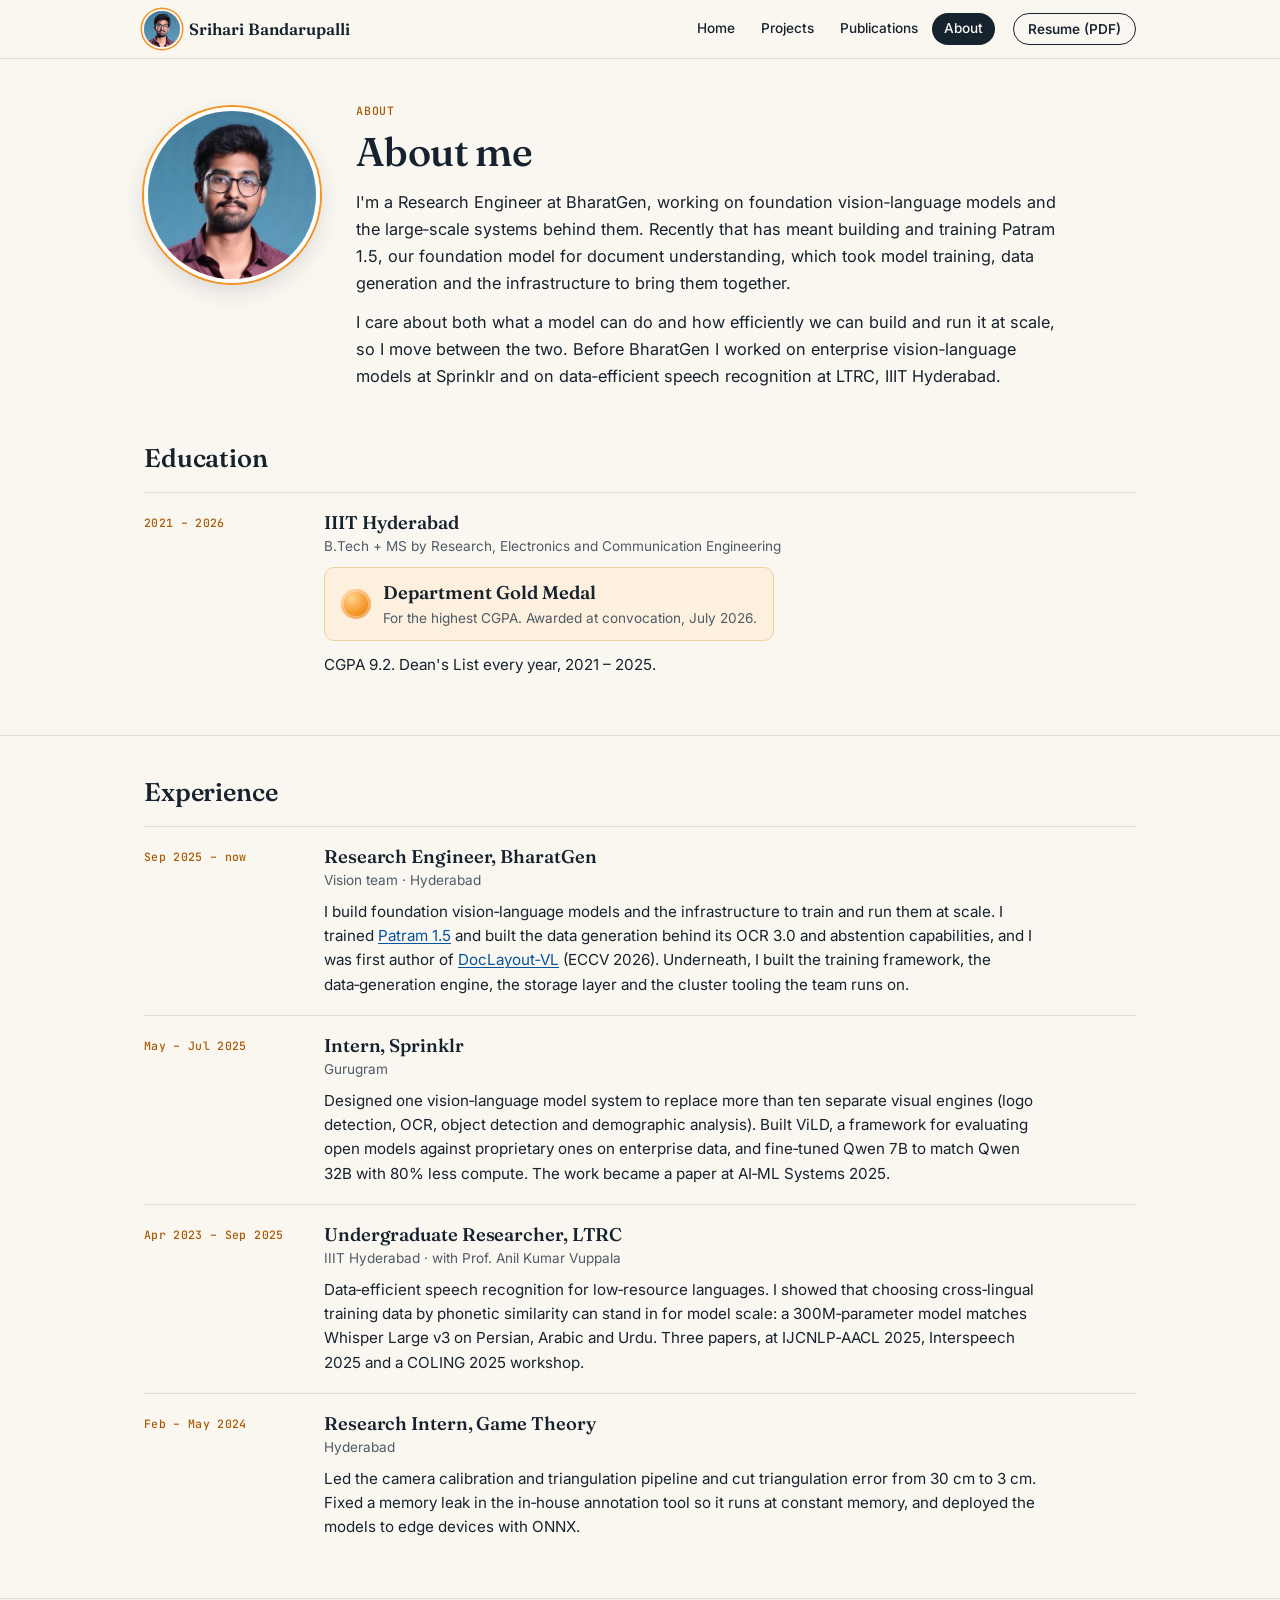
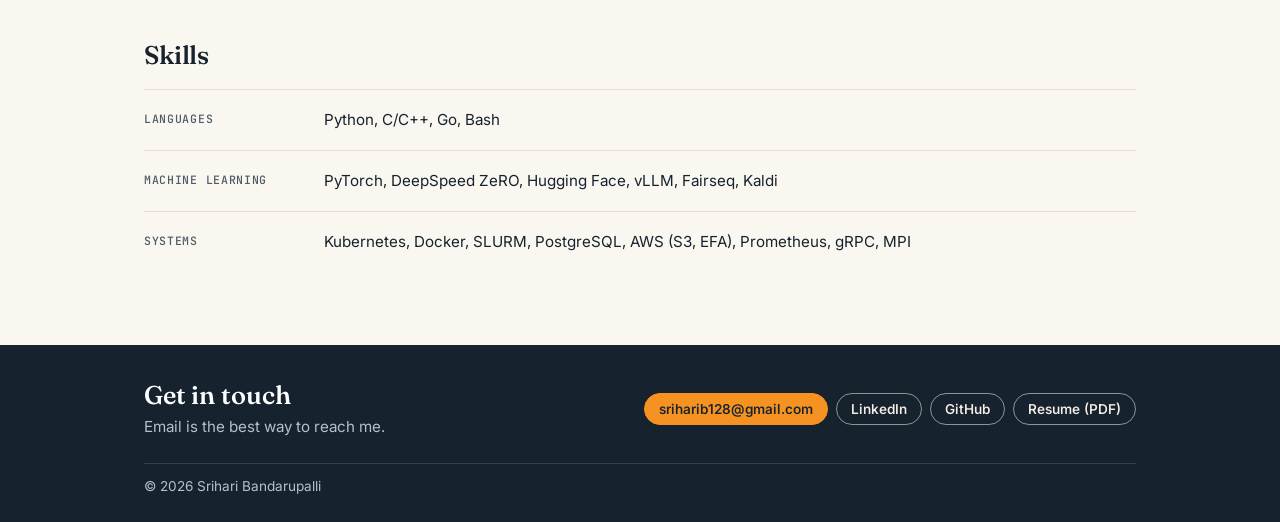
==== commit bae37c8c: "Update LinkedIn link and trim the skills list Co-Authored-By: Claude Opus 5.5 <noreply@anthropic.com" ====
--- a/about.html
+++ b/about.html
@@ -108,9 +108,9 @@
     <div class="wrap">
       <div class="group-head"><h2 id="skills-title">Skills</h2></div>
       <dl class="rows">
-        <div><dt class="when">Languages</dt><dd>Python, C/C++, Go, Bash, SQL</dd></div>
+        <div><dt class="when">Languages</dt><dd>Python, C/C++, Go, Bash</dd></div>
         <div><dt class="when">Machine learning</dt><dd>PyTorch, DeepSpeed ZeRO, Hugging Face, vLLM, Fairseq, Kaldi</dd></div>
-        <div><dt class="when">Systems</dt><dd>Kubernetes, Docker, SLURM, Apptainer, PostgreSQL, AWS (S3, EFA), Prometheus, Grafana, gRPC, MPI</dd></div>
+        <div><dt class="when">Systems</dt><dd>Kubernetes, Docker, SLURM, PostgreSQL, AWS (S3, EFA), Prometheus, gRPC, MPI</dd></div>
       </dl>
     </div>
   </section>
@@ -126,7 +126,7 @@
       </div>
       <div class="actions">
         <a class="btn primary" href="mailto:sriharib128@gmail.com">sriharib128@gmail.com</a>
-        <a class="btn" href="https://www.linkedin.com/in/srihari-bandarupalli">LinkedIn</a>
+        <a class="btn" href="https://www.linkedin.com/in/sriharib128/">LinkedIn</a>
         <a class="btn" href="https://github.com/sriharib128">GitHub</a>
         <a class="btn" href="resume.pdf">Resume (PDF)</a>
       </div>
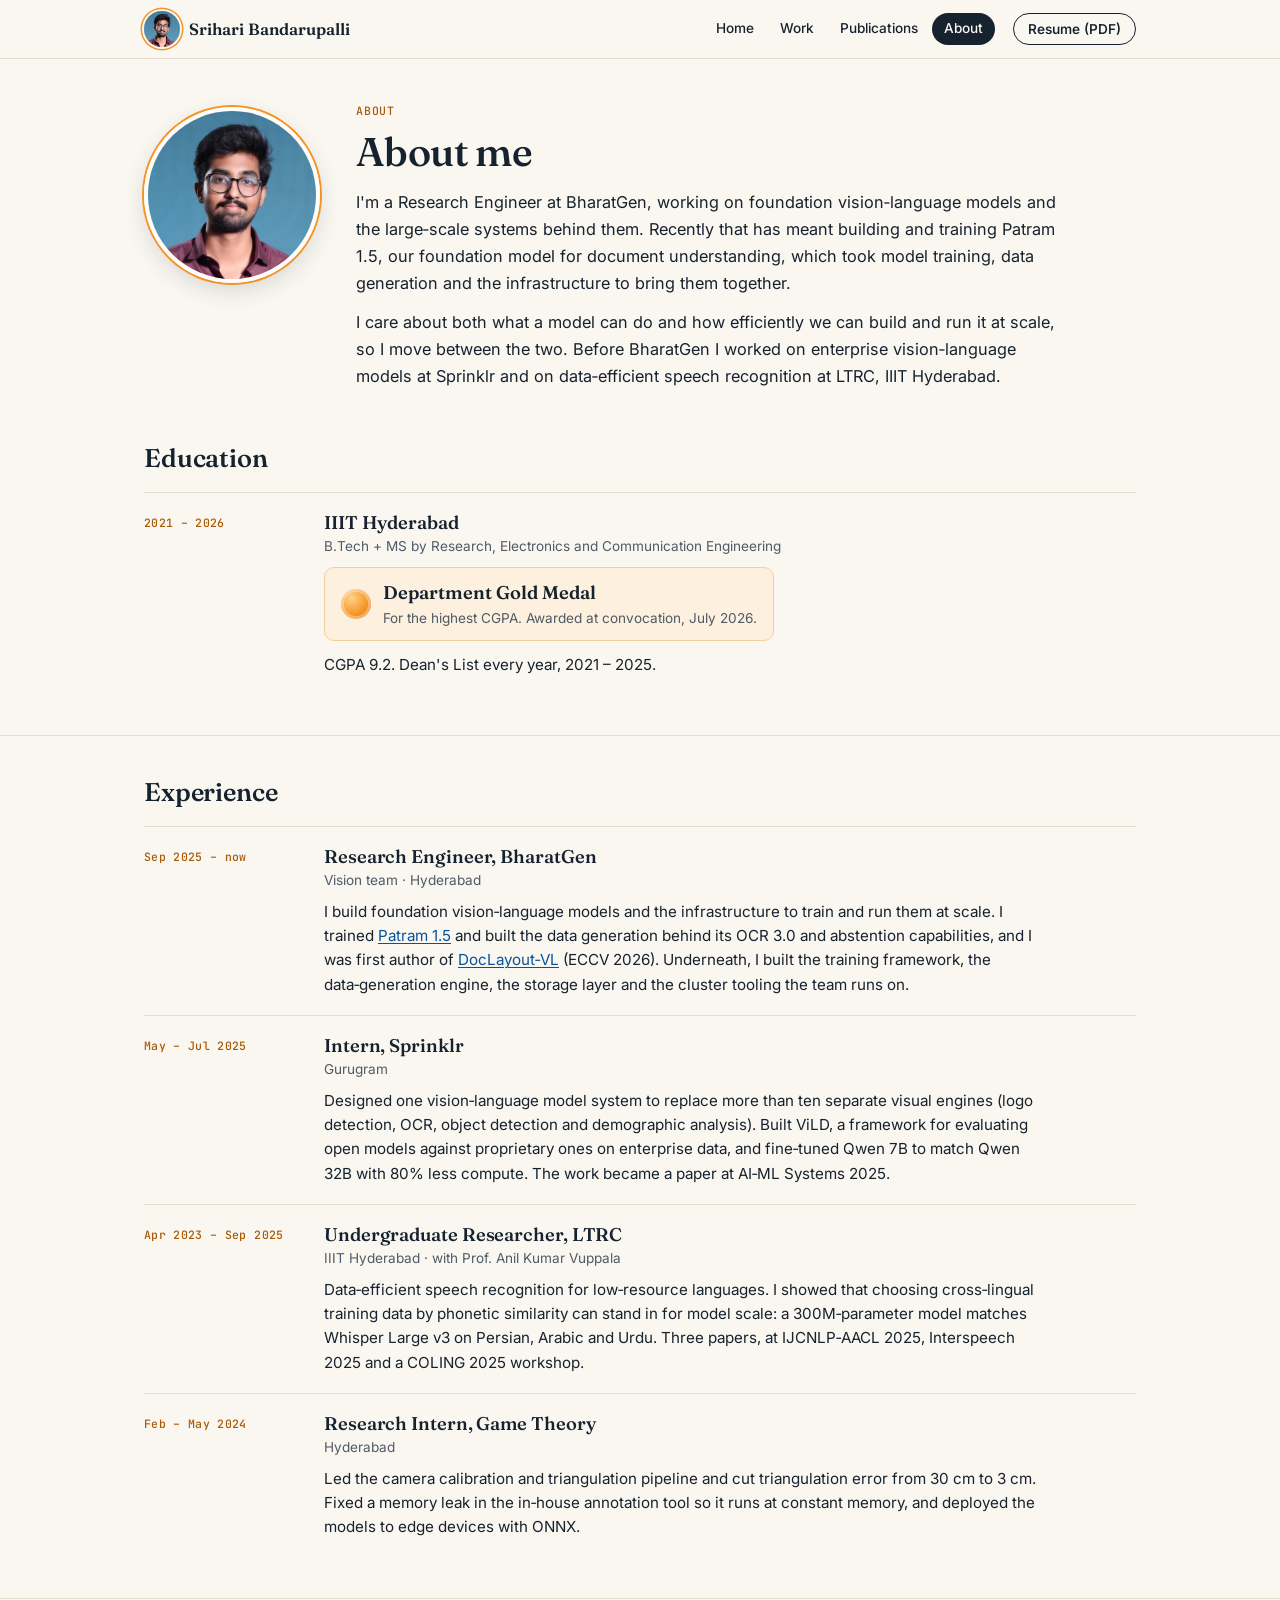
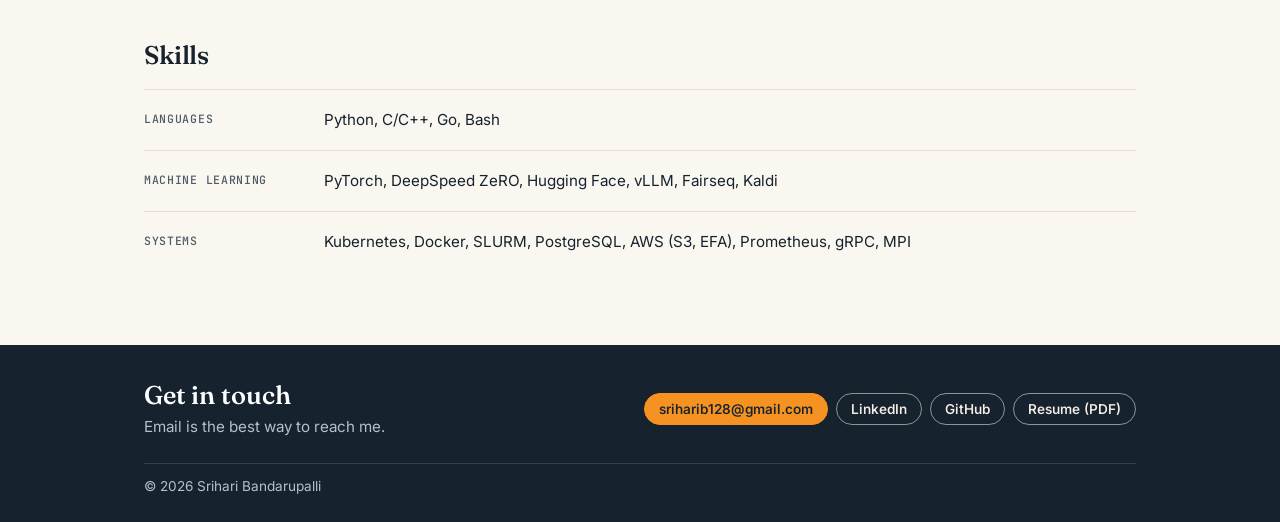
==== commit 8f1dfdb0: "Rename Projects to Work; projects.html redirects to work.html Co-Authored-By: Claude Opus 5.5 <norep" ====
--- a/about.html
+++ b/about.html
@@ -24,7 +24,7 @@
     <nav aria-label="Primary">
       <ul>
         <li><a href="index.html">Home</a></li>
-        <li><a href="projects.html">Projects</a></li>
+        <li><a href="work.html">Work</a></li>
         <li><a href="publications.html">Publications</a></li>
         <li><a href="about.html" aria-current="page">About</a></li>
       </ul>
@@ -73,7 +73,7 @@
           <div>
             <h3>Research Engineer, BharatGen</h3>
             <p class="where">Vision team · Hyderabad</p>
-            <p>I build foundation vision&#8209;language models and the infrastructure to train and run them at scale. I trained <a href="projects.html#patram-1-5">Patram 1.5</a> and built the data generation behind its OCR 3.0 and abstention capabilities, and I was first author of <a href="projects.html#doclayout-vl">DocLayout&#8209;VL</a> (ECCV 2026). Underneath, I built the training framework, the data&#8209;generation engine, the storage layer and the cluster tooling the team runs on.</p>
+            <p>I build foundation vision&#8209;language models and the infrastructure to train and run them at scale. I trained <a href="work.html#patram-1-5">Patram 1.5</a> and built the data generation behind its OCR 3.0 and abstention capabilities, and I was first author of <a href="work.html#doclayout-vl">DocLayout&#8209;VL</a> (ECCV 2026). Underneath, I built the training framework, the data&#8209;generation engine, the storage layer and the cluster tooling the team runs on.</p>
           </div>
         </li>
         <li>
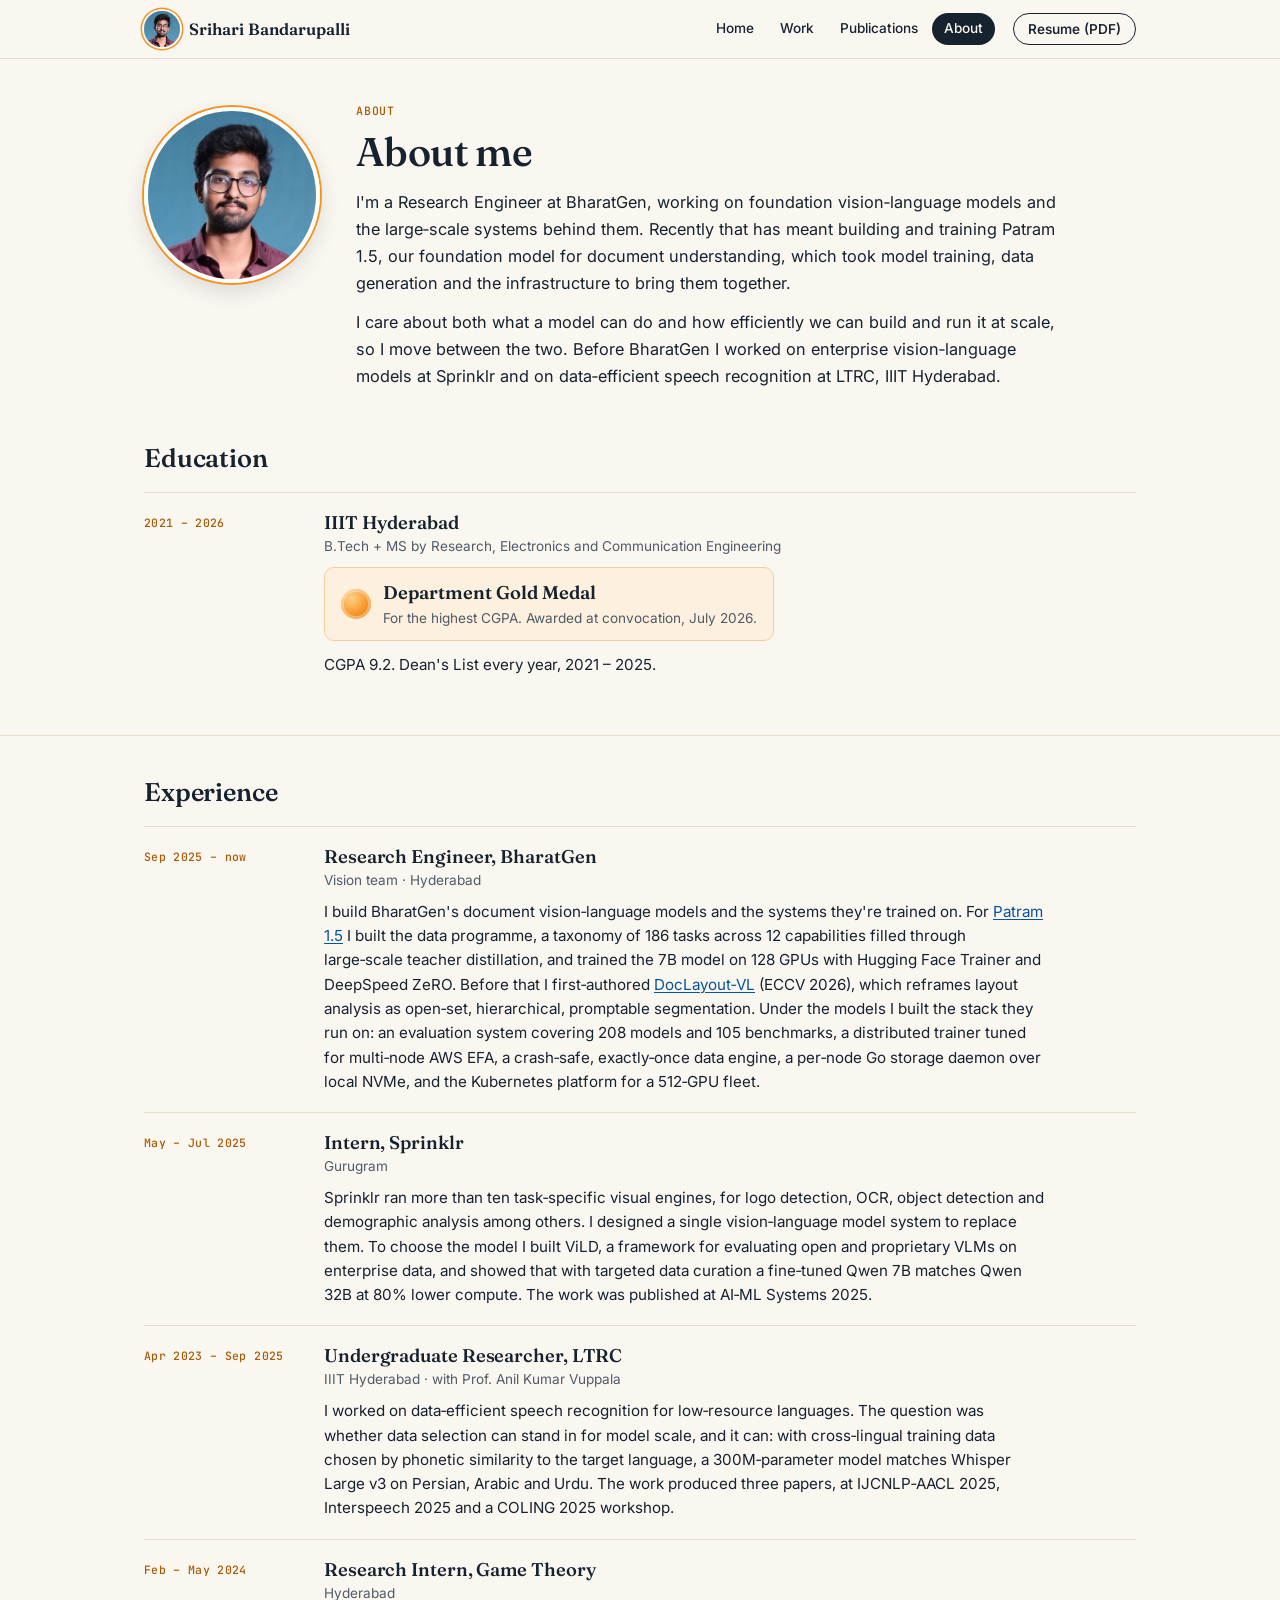
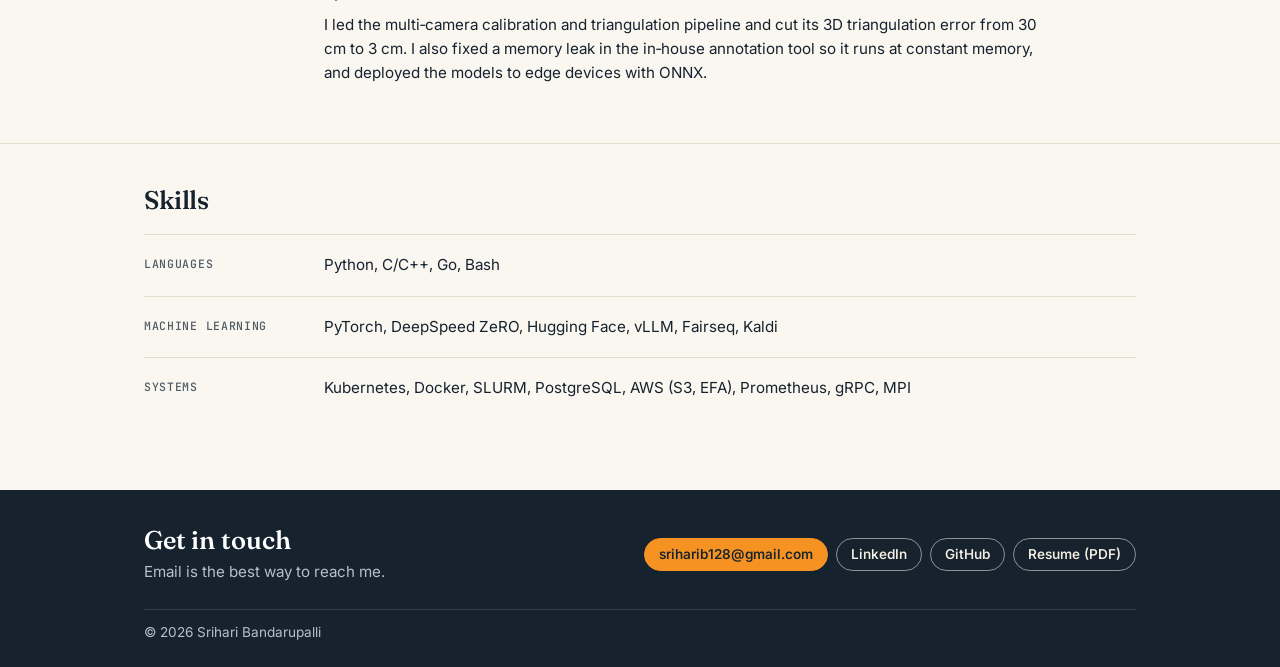
==== commit 047c9e48: "Rewrite Work descriptions and Experience in the resume's register Project descriptions and the About" ====
--- a/about.html
+++ b/about.html
@@ -73,7 +73,7 @@
           <div>
             <h3>Research Engineer, BharatGen</h3>
             <p class="where">Vision team · Hyderabad</p>
-            <p>I build foundation vision&#8209;language models and the infrastructure to train and run them at scale. I trained <a href="work.html#patram-1-5">Patram 1.5</a> and built the data generation behind its OCR 3.0 and abstention capabilities, and I was first author of <a href="work.html#doclayout-vl">DocLayout&#8209;VL</a> (ECCV 2026). Underneath, I built the training framework, the data&#8209;generation engine, the storage layer and the cluster tooling the team runs on.</p>
+            <p>I build BharatGen's document vision&#8209;language models and the systems they're trained on. For <a href="work.html#patram-1-5">Patram 1.5</a> I built the data programme, a taxonomy of 186 tasks across 12 capabilities filled through large&#8209;scale teacher distillation, and trained the 7B model on 128 GPUs with Hugging Face Trainer and DeepSpeed ZeRO. Before that I first&#8209;authored <a href="work.html#doclayout-vl">DocLayout&#8209;VL</a> (ECCV 2026), which reframes layout analysis as open&#8209;set, hierarchical, promptable segmentation. Under the models I built the stack they run on: an evaluation system covering 208 models and 105 benchmarks, a distributed trainer tuned for multi&#8209;node AWS EFA, a crash&#8209;safe, exactly&#8209;once data engine, a per&#8209;node Go storage daemon over local NVMe, and the Kubernetes platform for a 512&#8209;GPU fleet.</p>
           </div>
         </li>
         <li>
@@ -81,7 +81,7 @@
           <div>
             <h3>Intern, Sprinklr</h3>
             <p class="where">Gurugram</p>
-            <p>Designed one vision&#8209;language model system to replace more than ten separate visual engines (logo detection, OCR, object detection and demographic analysis). Built ViLD, a framework for evaluating open models against proprietary ones on enterprise data, and fine&#8209;tuned Qwen 7B to match Qwen 32B with 80% less compute. The work became a paper at AI&#8209;ML Systems 2025.</p>
+            <p>Sprinklr ran more than ten task&#8209;specific visual engines, for logo detection, OCR, object detection and demographic analysis among others. I designed a single vision&#8209;language model system to replace them. To choose the model I built ViLD, a framework for evaluating open and proprietary VLMs on enterprise data, and showed that with targeted data curation a fine&#8209;tuned Qwen 7B matches Qwen 32B at 80% lower compute. The work was published at AI&#8209;ML Systems 2025.</p>
           </div>
         </li>
         <li>
@@ -89,7 +89,7 @@
           <div>
             <h3>Undergraduate Researcher, LTRC</h3>
             <p class="where">IIIT Hyderabad · with Prof. Anil Kumar Vuppala</p>
-            <p>Data&#8209;efficient speech recognition for low&#8209;resource languages. I showed that choosing cross&#8209;lingual training data by phonetic similarity can stand in for model scale: a 300M&#8209;parameter model matches Whisper Large v3 on Persian, Arabic and Urdu. Three papers, at IJCNLP&#8209;AACL 2025, Interspeech 2025 and a COLING 2025 workshop.</p>
+            <p>I worked on data&#8209;efficient speech recognition for low&#8209;resource languages. The question was whether data selection can stand in for model scale, and it can: with cross&#8209;lingual training data chosen by phonetic similarity to the target language, a 300M&#8209;parameter model matches Whisper Large v3 on Persian, Arabic and Urdu. The work produced three papers, at IJCNLP&#8209;AACL 2025, Interspeech 2025 and a COLING 2025 workshop.</p>
           </div>
         </li>
         <li>
@@ -97,7 +97,7 @@
           <div>
             <h3>Research Intern, Game Theory</h3>
             <p class="where">Hyderabad</p>
-            <p>Led the camera calibration and triangulation pipeline and cut triangulation error from 30 cm to 3 cm. Fixed a memory leak in the in&#8209;house annotation tool so it runs at constant memory, and deployed the models to edge devices with ONNX.</p>
+            <p>I led the multi&#8209;camera calibration and triangulation pipeline and cut its 3D triangulation error from 30 cm to 3 cm. I also fixed a memory leak in the in&#8209;house annotation tool so it runs at constant memory, and deployed the models to edge devices with ONNX.</p>
           </div>
         </li>
       </ol>
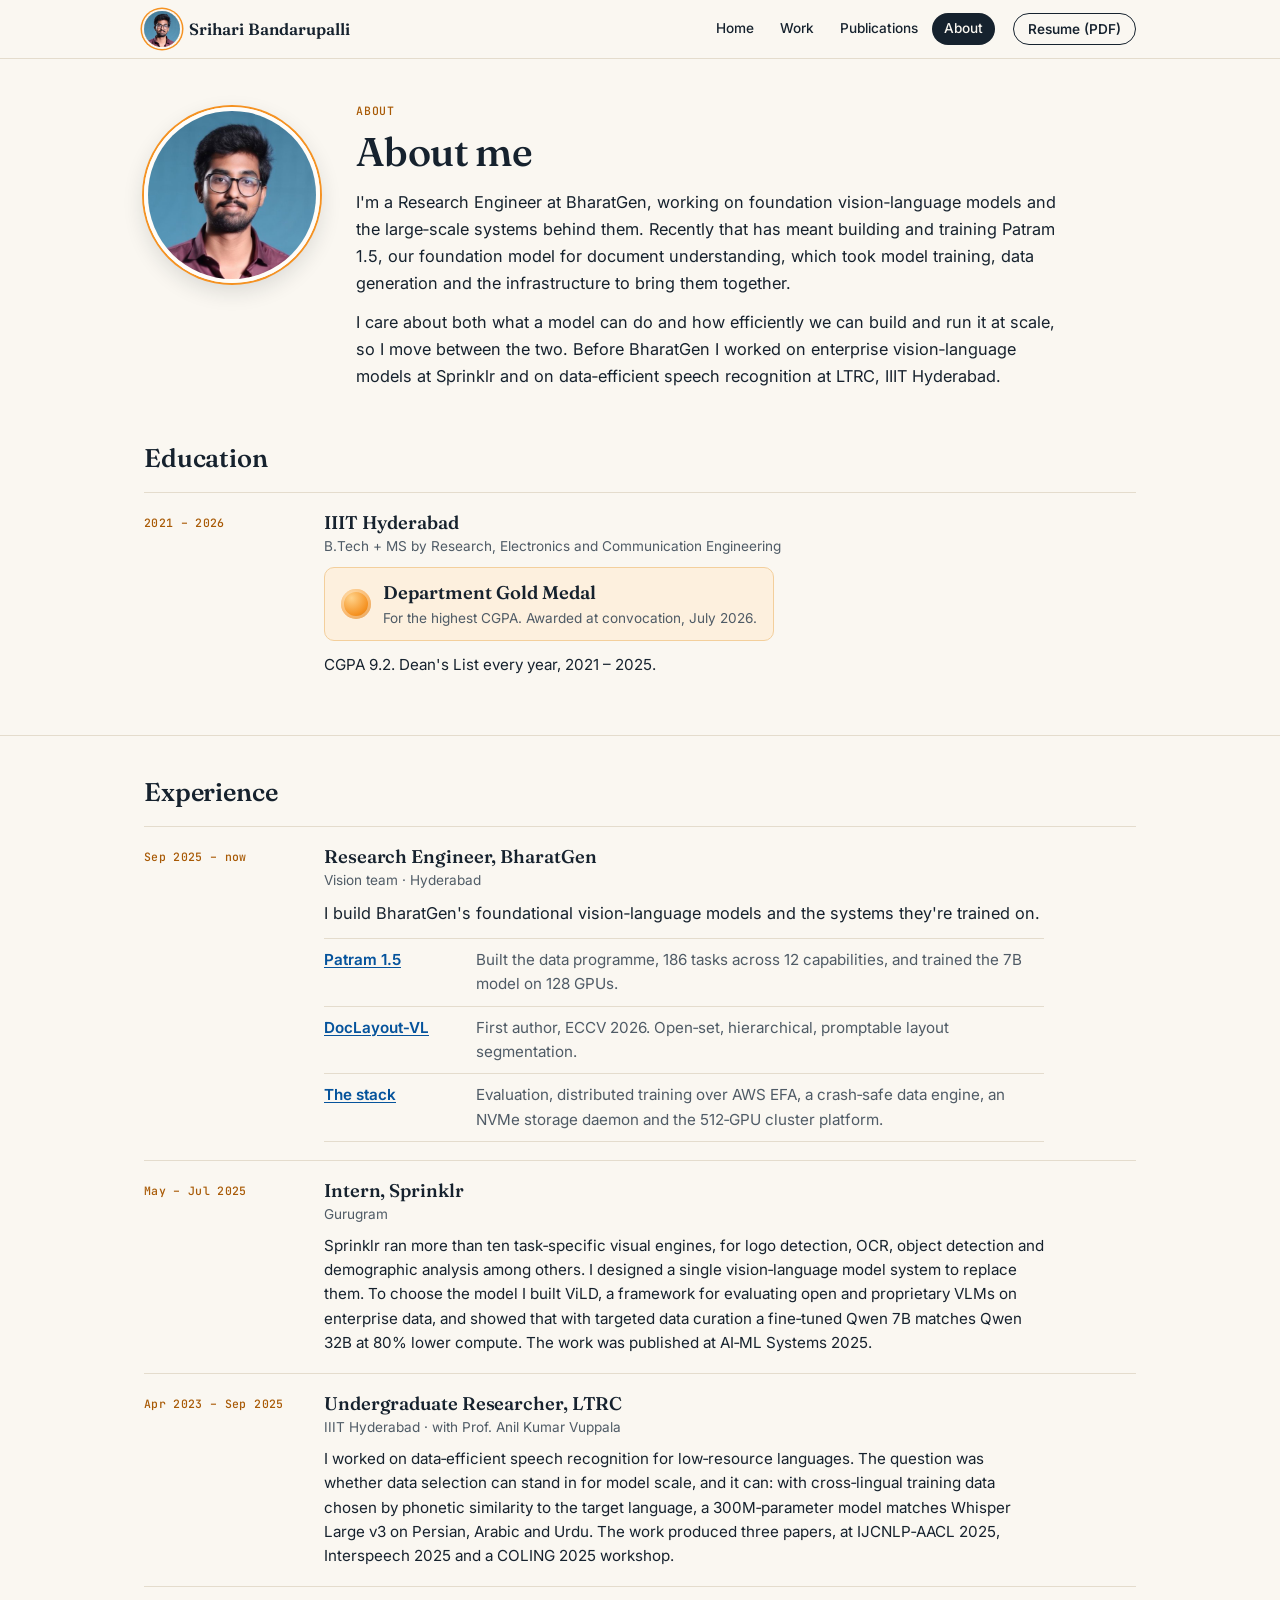
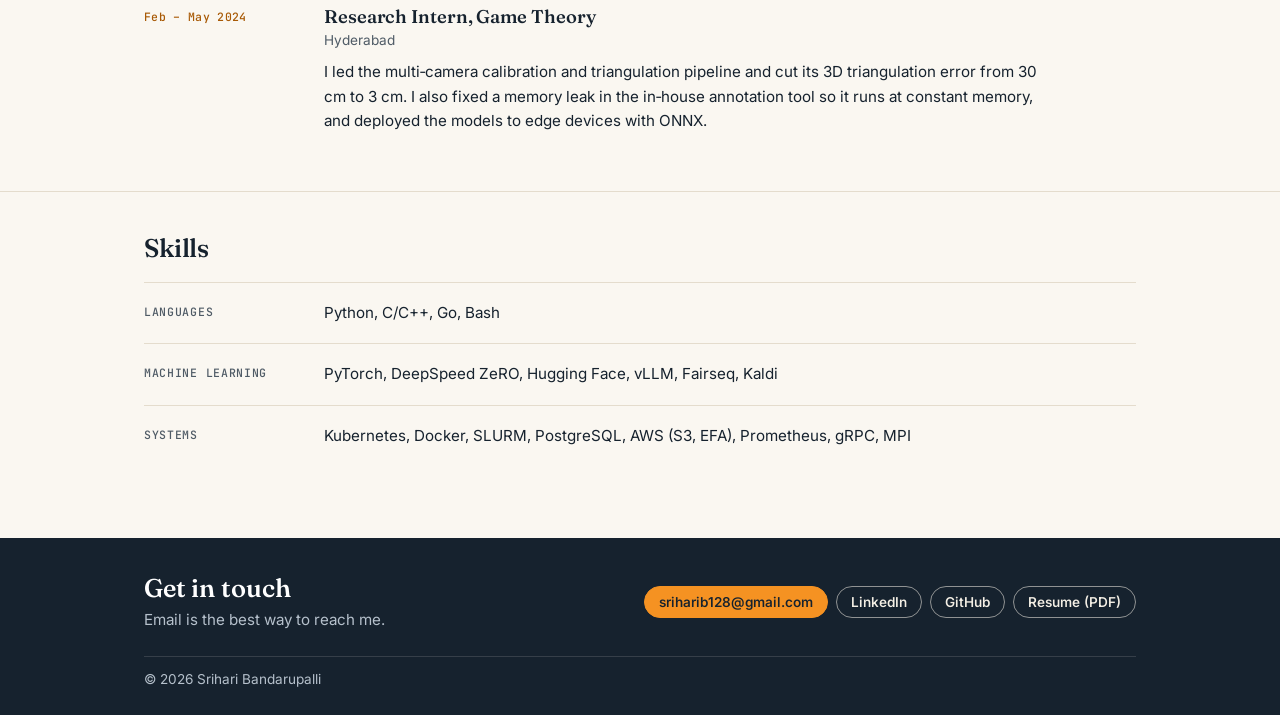
==== commit 698279ba: "About: BharatGen entry as a lead sentence and three highlights Co-Authored-By: Claude Sonnet 5.5 <no" ====
--- a/about.html
+++ b/about.html
@@ -12,7 +12,7 @@
 <link rel="preconnect" href="https://fonts.googleapis.com">
 <link rel="preconnect" href="https://fonts.gstatic.com" crossorigin>
 <link rel="stylesheet" href="https://fonts.googleapis.com/css2?family=Fraunces:ital,opsz,wght@0,9..144,400..650;1,9..144,400..600&family=Inter:wght@400..700&family=JetBrains+Mono:wght@400..600&display=swap">
-<link rel="stylesheet" href="assets/site.css?v=6cde33ee">
+<link rel="stylesheet" href="assets/site.css?v=9ca9fab8">
 </head>
 <body>
 
@@ -73,7 +73,12 @@
           <div>
             <h3>Research Engineer, BharatGen</h3>
             <p class="where">Vision team · Hyderabad</p>
-            <p>I build BharatGen's document vision&#8209;language models and the systems they're trained on. For <a href="work.html#patram-1-5">Patram 1.5</a> I built the data programme, a taxonomy of 186 tasks across 12 capabilities filled through large&#8209;scale teacher distillation, and trained the 7B model on 128 GPUs with Hugging Face Trainer and DeepSpeed ZeRO. Before that I first&#8209;authored <a href="work.html#doclayout-vl">DocLayout&#8209;VL</a> (ECCV 2026), which reframes layout analysis as open&#8209;set, hierarchical, promptable segmentation. Under the models I built the stack they run on: an evaluation system covering 208 models and 105 benchmarks, a distributed trainer tuned for multi&#8209;node AWS EFA, a crash&#8209;safe, exactly&#8209;once data engine, a per&#8209;node Go storage daemon over local NVMe, and the Kubernetes platform for a 512&#8209;GPU fleet.</p>
+            <p class="lead">I build BharatGen's foundational vision&#8209;language models and the systems they're trained on.</p>
+            <ul class="hl">
+              <li><a href="work.html#patram-1-5">Patram 1.5</a><span>Built the data programme, 186 tasks across 12 capabilities, and trained the 7B model on 128 GPUs.</span></li>
+              <li><a href="work.html#doclayout-vl">DocLayout&#8209;VL</a><span>First author, ECCV 2026. Open&#8209;set, hierarchical, promptable layout segmentation.</span></li>
+              <li><a href="work.html#infrastructure">The stack</a><span>Evaluation, distributed training over AWS EFA, a crash&#8209;safe data engine, an NVMe storage daemon and the 512&#8209;GPU cluster platform.</span></li>
+            </ul>
           </div>
         </li>
         <li>
--- a/assets/site.css
+++ b/assets/site.css
@@ -303,6 +303,11 @@
 .rows h3 { font-size: var(--t-h3); }
 .rows .where { color: var(--muted); font-size: var(--t-small); margin: 2px 0 8px; }
 .rows p { max-width: 72ch; }
+.rows .lead { font-size: var(--t-lede); }
+.hl { list-style: none; max-width: 72ch; margin-top: 10px; border-bottom: 1px solid var(--line); }
+.hl li { display: grid; grid-template-columns: 8.5rem minmax(0, 1fr); gap: 16px; padding: 9px 0; border-top: 1px solid var(--line); }
+.hl a { font-weight: 620; justify-self: start; align-self: start; }
+.hl span { color: var(--muted); }
 
 .honour { display: inline-flex; align-items: center; gap: 12px; background: #fdf0de; border: 1px solid #f3cf9c; border-radius: 10px; padding: 10px 16px; margin: 2px 0 12px; }
 .honour .medal { flex: none; width: 30px; height: 30px; border-radius: 50%; background: radial-gradient(circle at 35% 30%, #ffd28a, var(--orange) 60%, #c86f0c); box-shadow: inset 0 0 0 3px rgba(255,255,255,.35); }
@@ -346,6 +351,7 @@
   .tl-year > h2, .tl-year > h3 { padding-top: 0; }
   .tl-news li { grid-template-columns: 1fr; gap: 0; }
   .rows > li, .rows > div { grid-template-columns: 1fr; gap: 4px; }
+  .hl li { grid-template-columns: 1fr; gap: 2px; }
   .tiles, .also, .features { grid-template-columns: 1fr; }
   .pyramid a { grid-template-columns: 1fr; gap: 2px; padding: 12px 16px; }
   .pyramid li:nth-child(1) a { width: 80%; }
